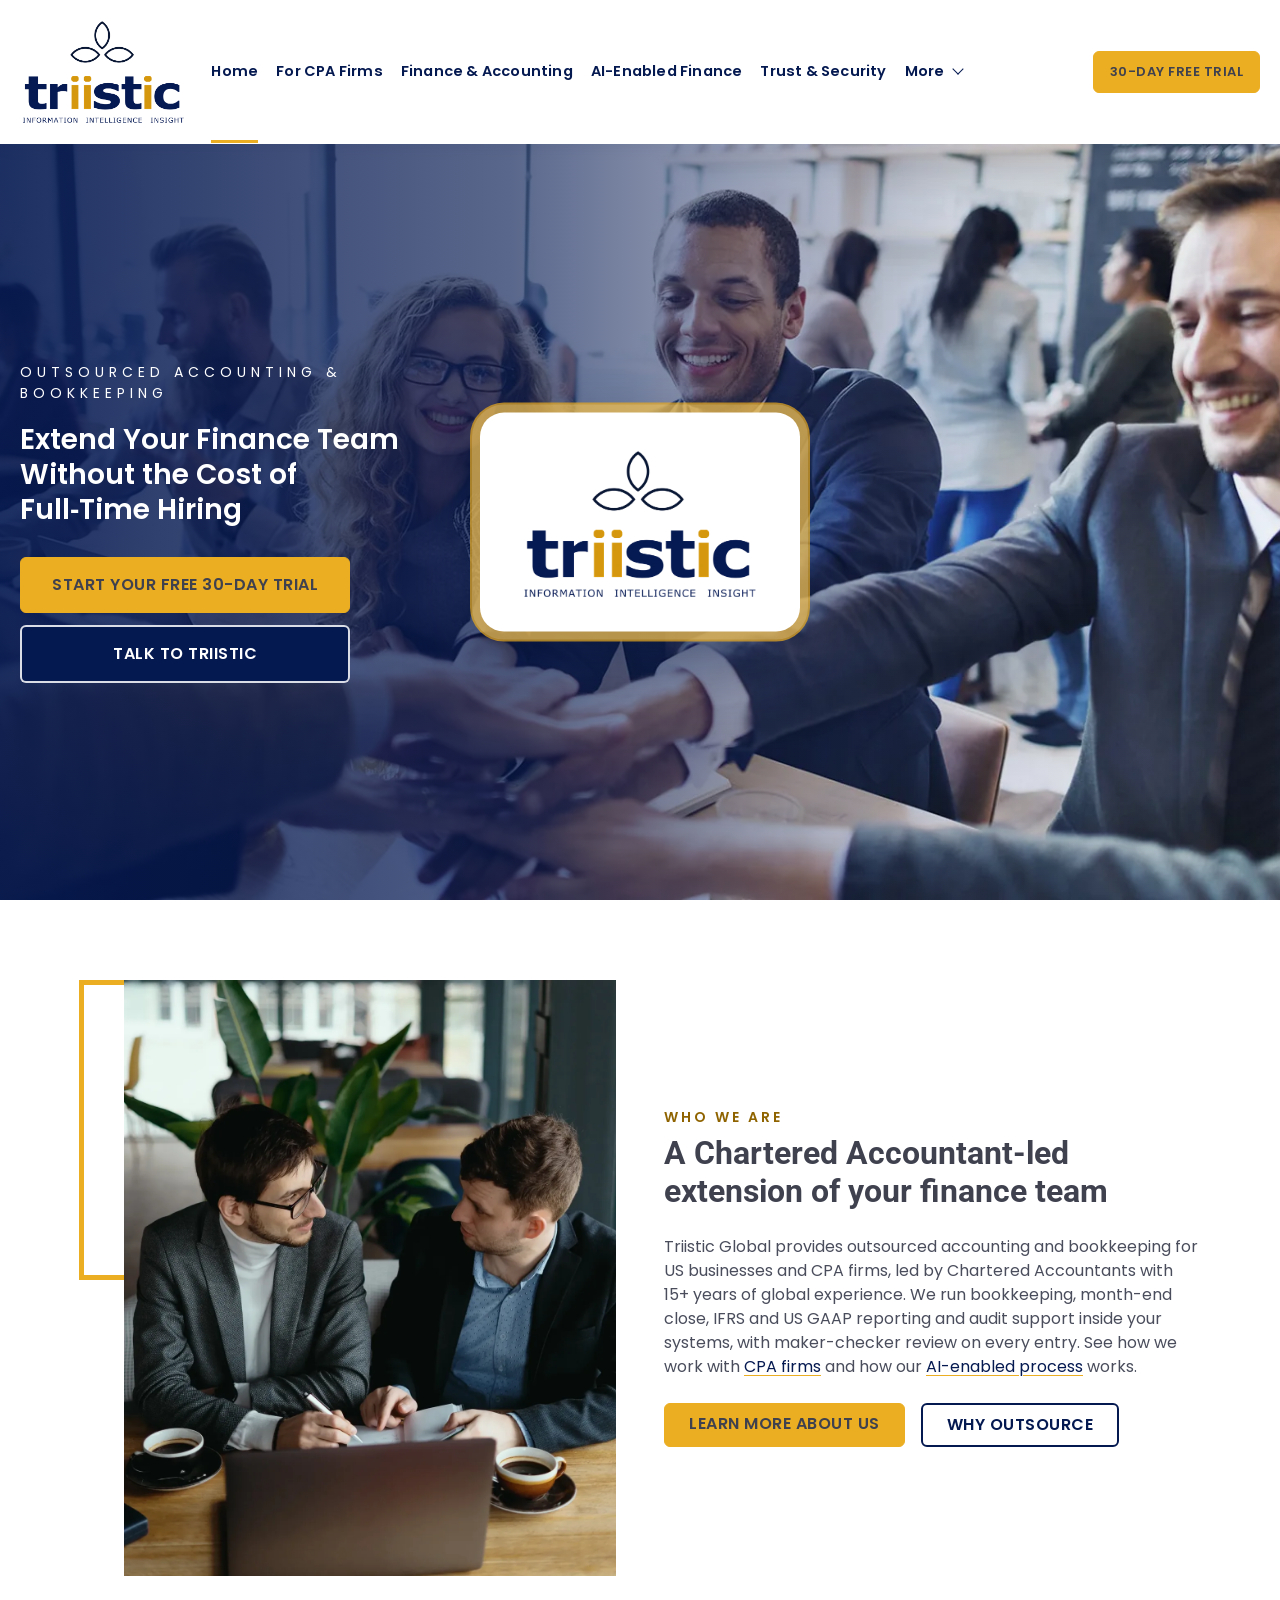
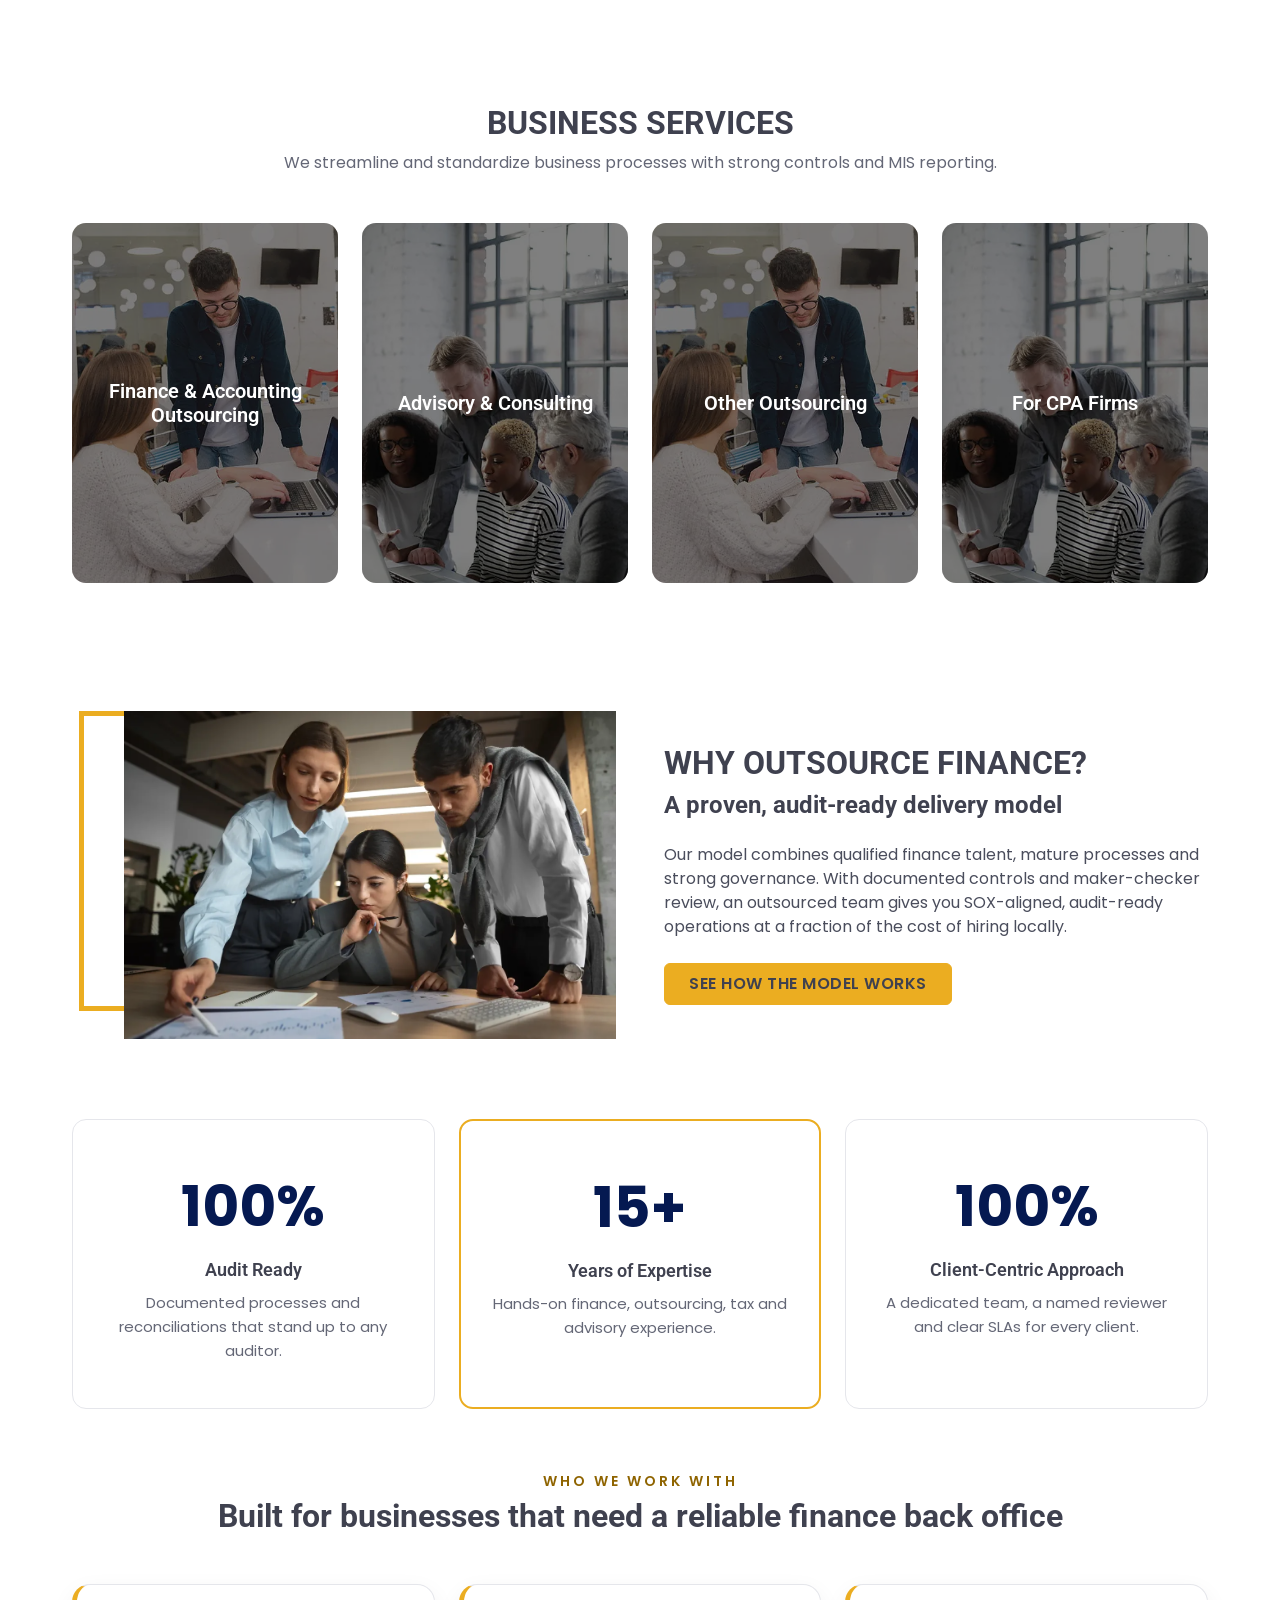
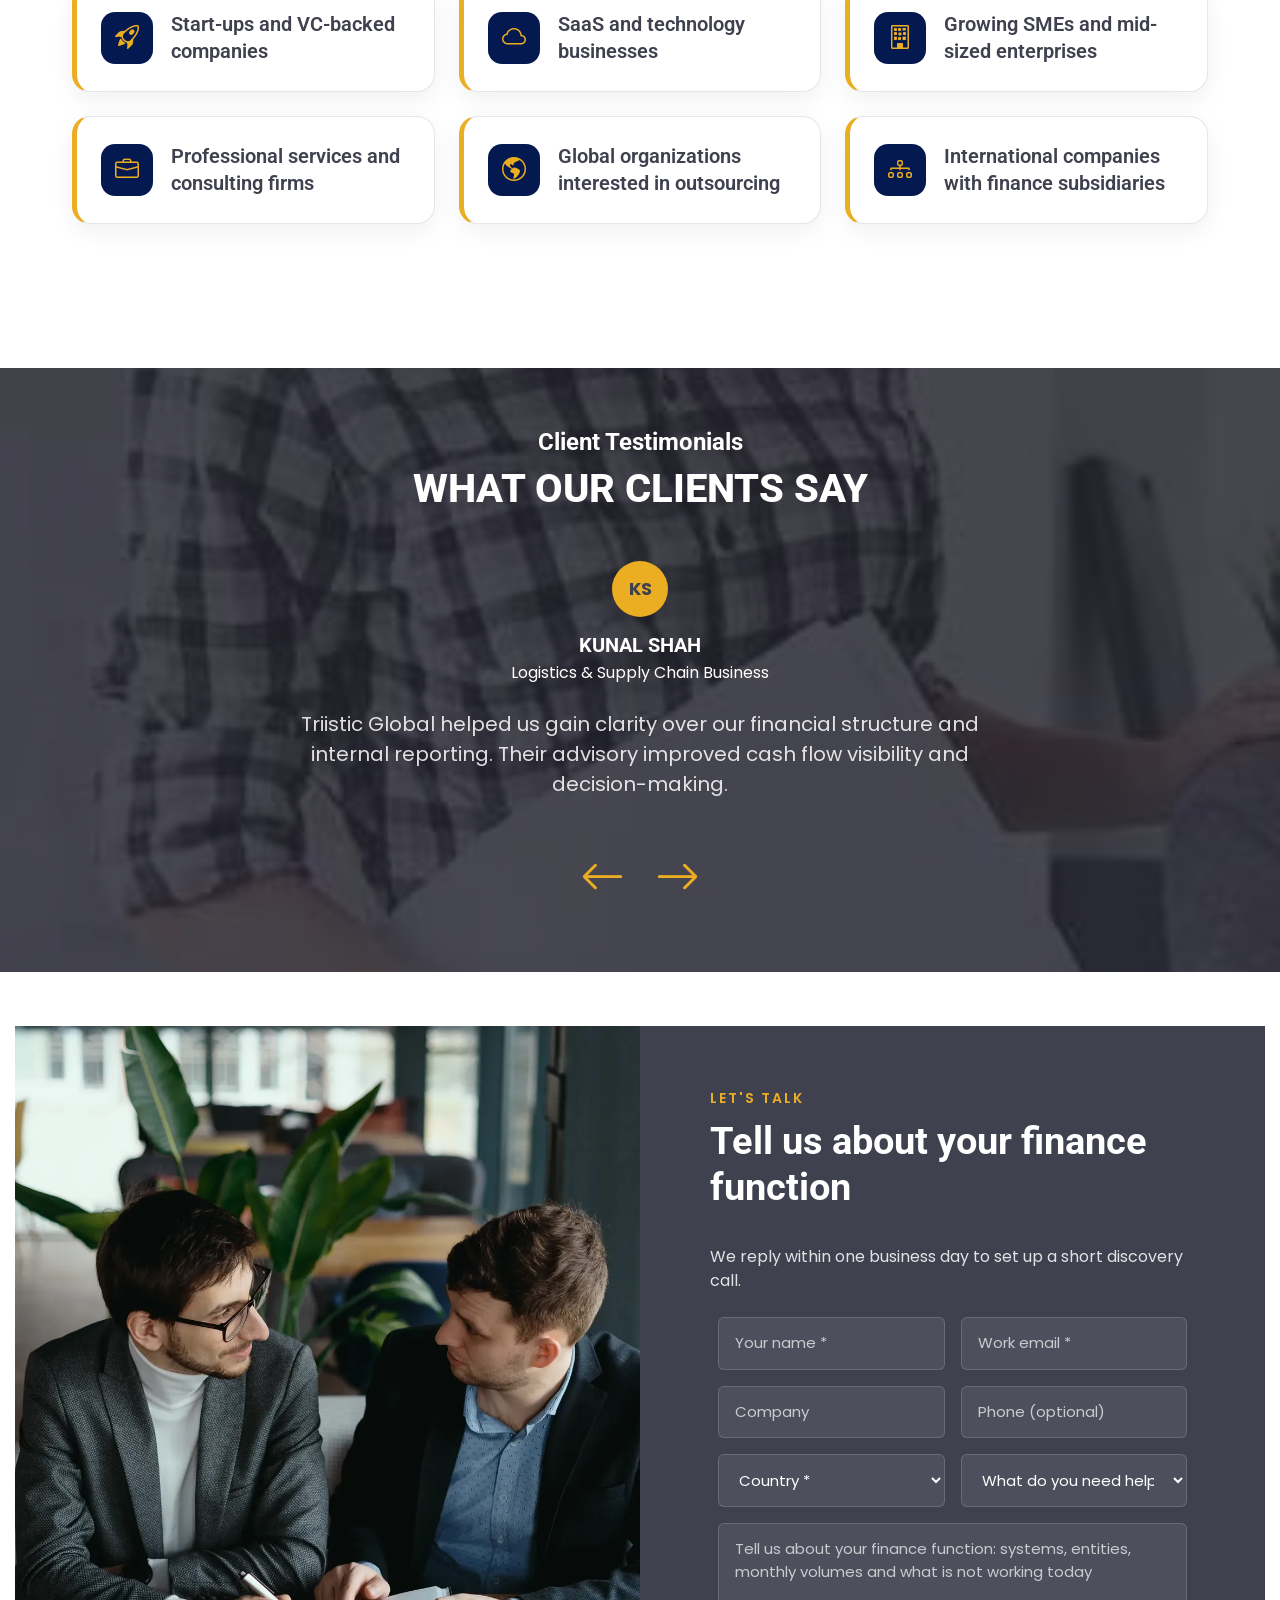
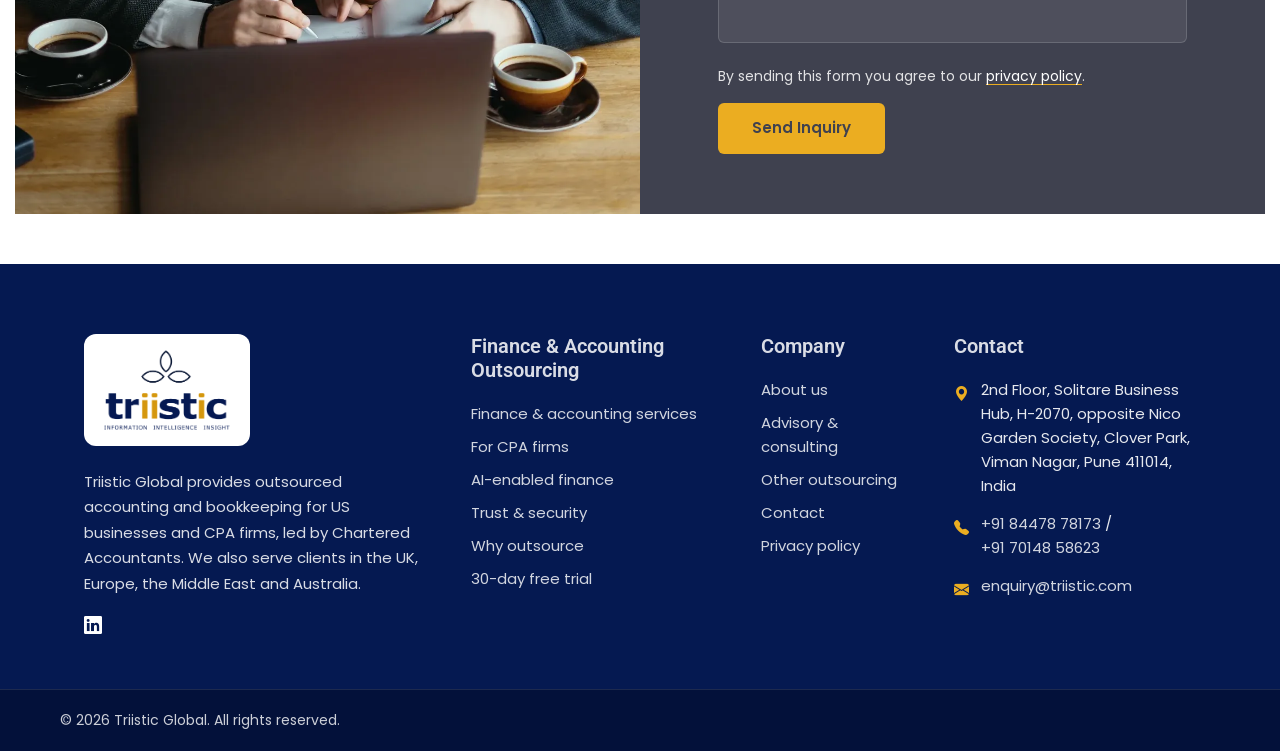
==== index.html @ 3610c809 "Initial commit of Triistic website" ====
<!DOCTYPE html>
<html lang="en-US">

<head>
    <meta charset="utf-8">
    <meta name="viewport" content="width=device-width, initial-scale=1.0">

    <!-- PAGE:META START -->
    <title>Outsourced Accounting for US Businesses | Triistic Global</title>
    <meta name="description" content="Outsourced accounting, bookkeeping, AP/AR, FP&amp;A and controller services for US businesses and CPA firms, led by Chartered Accountants. Try it free for 30 days.">
    <link rel="canonical" href="https://triistic.com/">
    <link rel="alternate" hreflang="en-us" href="https://triistic.com/">
    <link rel="alternate" hreflang="x-default" href="https://triistic.com/">
    <meta property="og:type" content="website">
    <meta property="og:site_name" content="Triistic Global">
    <meta property="og:locale" content="en_US">
    <meta property="og:title" content="Outsourced Accounting for US Businesses | Triistic Global">
    <meta property="og:description" content="Outsourced accounting, bookkeeping, AP/AR, FP&amp;A and controller services for US businesses and CPA firms, led by Chartered Accountants. Try it free for 30 days.">
    <meta property="og:url" content="https://triistic.com/">
    <meta property="og:image" content="https://triistic.com/img/og-image.jpg">
    <meta property="og:image:width" content="1200">
    <meta property="og:image:height" content="630">
    <meta property="og:image:alt" content="Triistic Global - outsourced accounting and bookkeeping">
    <meta name="twitter:card" content="summary_large_image">
    <meta name="twitter:title" content="Outsourced Accounting for US Businesses | Triistic Global">
    <meta name="twitter:description" content="Outsourced accounting, bookkeeping, AP/AR, FP&amp;A and controller services for US businesses and CPA firms, led by Chartered Accountants. Try it free for 30 days.">
    <meta name="twitter:image" content="https://triistic.com/img/og-image.jpg">
    <meta name="twitter:image:alt" content="Triistic Global - outsourced accounting and bookkeeping">
    <!-- PAGE:META END -->

    <!-- SHARED:HEAD START -->
    <link rel="icon" href="favicon.ico" sizes="32x32">
    <link rel="icon" href="favicon.svg" type="image/svg+xml">
    <link rel="apple-touch-icon" href="apple-touch-icon.png">

    <link rel="preconnect" href="https://fonts.googleapis.com">
    <link rel="preconnect" href="https://fonts.gstatic.com" crossorigin>
    <link href="https://fonts.googleapis.com/css2?family=Poppins:wght@400;600&family=Roboto:wght@700;800&display=swap"
        rel="stylesheet">

    <link rel="stylesheet" href="https://cdn.jsdelivr.net/npm/bootstrap-icons@1.10.4/font/bootstrap-icons.css">

    <link href="lib/animate/animate.min.css" rel="stylesheet">
    <link href="lib/owlcarousel/assets/owl.carousel.min.css" rel="stylesheet">
    <link href="css/bootstrap.min.css" rel="stylesheet">
    <link href="css/style.css" rel="stylesheet">

    <!-- CLIENT-ACTION: Google Analytics 4. Replace G-XXXXXXXXXX with the property ID, then remove the comment markers around the two script tags. -->
    <!--
    <script async src="https://www.googletagmanager.com/gtag/js?id=G-XXXXXXXXXX"></script>
    <script>
        window.dataLayer = window.dataLayer || [];
        function gtag() { dataLayer.push(arguments); }
        gtag('js', new Date());
        gtag('config', 'G-XXXXXXXXXX');
    </script>
    -->
    <!-- CLIENT-ACTION: Google Search Console. Paste the HTML-tag verification meta from Search Console on the next line. -->
    <!-- SHARED:HEAD END -->

    <script type="application/ld+json">
    {
      "@context": "https://schema.org",
      "@graph": [
        {
          "@type": "Organization",
          "@id": "https://triistic.com/#organization",
          "name": "Triistic Global",
          "url": "https://triistic.com/",
          "logo": "https://triistic.com/img/triistic-logo.png",
          "email": "enquiry@triistic.com",
          "telephone": "+91-8447878173",
          "address": {
            "@type": "PostalAddress",
            "streetAddress": "2nd Floor, Solitare Business Hub, H-2070, opposite Nico Garden Society, Clover Park, Viman Nagar",
            "addressLocality": "Pune",
            "addressRegion": "Maharashtra",
            "postalCode": "411014",
            "addressCountry": "IN"
          },
          "founder": [
            {
              "@type": "Person",
              "name": "Chetan Prakash Saini",
              "jobTitle": "COO & CFO",
              "sameAs": "https://www.linkedin.com/in/chetan-saini-a4366180"
            },
            {
              "@type": "Person",
              "name": "Swapan Nag",
              "jobTitle": "CMO & CTO",
              "sameAs": "https://www.linkedin.com/in/swapan-nag-92625021/"
            },
            {
              "@type": "Person",
              "name": "Parimal C Dhar",
              "jobTitle": "CSO",
              "sameAs": "https://www.linkedin.com/in/parimal-chandra-dhar-807a8126a/"
            }
          ],
          "contactPoint": [
            {
              "@type": "ContactPoint",
              "contactType": "sales",
              "email": "enquiry@triistic.com",
              "telephone": "+91-8447878173",
              "areaServed": [
                "US",
                "GB",
                "AE",
                "AU"
              ],
              "availableLanguage": [
                "English"
              ]
            }
          ],
          "sameAs": [
            "https://www.linkedin.com/company/110668910/"
          ],
          "areaServed": [
            "United States",
            "United Kingdom",
            "Europe",
            "United Arab Emirates",
            "Australia",
            "India"
          ],
          "description": "Triistic Global provides outsourced accounting and bookkeeping, accounts payable and receivable, FP&A and controller services for US businesses and CPA firms, delivered by a team led by Chartered Accountants.",
          "slogan": "Information. Intelligence. Insight.",
          "knowsAbout": [
            "Outsourced bookkeeping",
            "Outsourced accounting",
            "Accounts payable and receivable",
            "FP&A and management reporting",
            "Controller services",
            "Month-end close",
            "US GAAP and IFRS reporting",
            "SOX internal controls",
            "Accounting for CPA firms"
          ]
        },
        {
          "@type": "WebSite",
          "@id": "https://triistic.com/#website",
          "url": "https://triistic.com/",
          "name": "Triistic Global",
          "publisher": {
            "@id": "https://triistic.com/#organization"
          }
        },
        {
          "@type": "Service",
          "@id": "https://triistic.com/finance-accounting-outsourcing.html#service",
          "name": "Finance & Accounting Outsourcing",
          "serviceType": "Finance and accounting outsourcing",
          "url": "https://triistic.com/finance-accounting-outsourcing.html",
          "description": "Outsourced bookkeeping, accounts payable and receivable, FP&A and controller services delivered by Chartered Accountants.",
          "provider": {
            "@id": "https://triistic.com/#organization"
          },
          "areaServed": [
            "United States",
            "United Kingdom",
            "Europe",
            "United Arab Emirates",
            "Australia",
            "India"
          ],
          "hasOfferCatalog": {
            "@type": "OfferCatalog",
            "name": "Finance & Accounting Outsourcing Services",
            "itemListElement": [
              {
                "@type": "Offer",
                "itemOffered": {
                  "@type": "Service",
                  "name": "Bookkeeping",
                  "url": "https://triistic.com/finance-accounting-outsourcing.html#bookkeeping"
                }
              },
              {
                "@type": "Offer",
                "itemOffered": {
                  "@type": "Service",
                  "name": "Accounts Payable & Receivable",
                  "url": "https://triistic.com/finance-accounting-outsourcing.html#ap-ar"
                }
              },
              {
                "@type": "Offer",
                "itemOffered": {
                  "@type": "Service",
                  "name": "FP&A & Management Reporting",
                  "url": "https://triistic.com/finance-accounting-outsourcing.html#fpa"
                }
              },
              {
                "@type": "Offer",
                "itemOffered": {
                  "@type": "Service",
                  "name": "Controller Services",
                  "url": "https://triistic.com/finance-accounting-outsourcing.html#controller"
                }
              }
            ]
          }
        }
      ]
    }
    </script>
</head>

<body>
    <!-- SHARED:HEADER START -->
    <header class="site-header" id="siteHeader">
        <nav class="navbar navbar-expand-xl navbar-light" aria-label="Main navigation">
            <div class="container site-nav">

                <a href="index.html" class="navbar-brand site-logo active" aria-label="Triistic Global home" aria-current="page">
                    <img width="640" height="413" src="img/triistic-logo.webp" alt="Triistic Global">
                </a>

                <a href="tel:+918447878173" class="nav-icon d-xl-none ms-auto me-2" aria-label="Call +91 84478 78173"><i class="bi bi-telephone"></i></a>
                <button class="navbar-toggler" type="button" data-bs-toggle="collapse" data-bs-target="#navbarCollapse"
                    aria-controls="navbarCollapse" aria-expanded="false" aria-label="Toggle navigation">
                    <span class="navbar-toggler-icon"></span>
                </button>

                <div class="collapse navbar-collapse" id="navbarCollapse">
                    <ul class="navbar-nav main-links">
                        <li class="nav-item"><a href="index.html" class="nav-link active" aria-current="page">Home</a></li>
                        <li class="nav-item"><a href="outsourcing-for-cpa-firms.html" class="nav-link">For CPA Firms</a></li>
                        <li class="nav-item"><a href="finance-accounting-outsourcing.html" class="nav-link">Finance &amp; Accounting</a></li>
                        <li class="nav-item"><a href="ai-enabled-finance.html" class="nav-link">AI-Enabled Finance</a></li>
                        <li class="nav-item"><a href="trust-and-security.html" class="nav-link">Trust &amp; Security</a></li>
                        <li class="nav-item dropdown">
                            <a href="about.html" class="nav-link dropdown-toggle" data-bs-toggle="dropdown"
                                aria-expanded="false">More</a>
                            <div class="dropdown-menu">
                                <a href="advisory-consulting.html" class="dropdown-item">Advisory &amp; consulting</a>
                                <a href="business-process-outsourcing.html" class="dropdown-item">Other outsourcing</a>
                                <a href="about.html" class="dropdown-item">About us</a>
                                <a href="contact.html" class="dropdown-item">Contact</a>
                            </div>
                        </li>
                    </ul>
                    <div class="nav-actions">
                        <ul class="navbar-nav nav-icons">
                            <li class="d-none d-xxl-block"><a href="tel:+918447878173" class="nav-icon" aria-label="Call +91 84478 78173"><i class="bi bi-telephone"></i></a></li>
                            <li class="d-xl-none"><a href="mailto:enquiry@triistic.com" class="nav-icon" aria-label="Email enquiry@triistic.com"><i class="bi bi-envelope"></i></a></li>
                            <li class="d-xl-none"><a href="https://www.linkedin.com/company/110668910/" class="nav-icon" target="_blank" rel="noopener" aria-label="Triistic Global on LinkedIn"><i class="bi bi-linkedin"></i></a></li>
                            <li class="d-xl-none"><a href="contact.html#reach" class="nav-icon" aria-label="Our office address"><i class="bi bi-geo-alt"></i></a></li>
                        </ul>
                        <a href="free-trial.html" class="btn btn-primary nav-cta">30-Day Free Trial</a>
                    </div>
                </div>
            </div>
        </nav>
    </header>
    <!-- SHARED:HEADER END -->

    <!-- ================= HERO ================= -->
    <section class="hero" aria-label="Introduction">
        <img width="1920" height="800" class="hero-bg" src="img/slider1.webp" fetchpriority="high"
            alt="Finance team members joining hands over a meeting table">
        <div class="container hero-content">
            <div class="hero-text">
                <p class="hero-kicker animated fadeInDown">Outsourced Accounting &amp; Bookkeeping</p>
                <h1 class="hero-title animated fadeInUp">Extend Your Finance Team Without the Cost of Full&#8209;Time Hiring</h1>
                <div class="hero-actions">
                    <!-- CLIENT-CONFIRM: the 30-day free trial terms (what is included, who qualifies) before launch. -->
                    <a href="free-trial.html" class="btn btn-primary">Start Your Free 30-Day Trial</a>
                    <a href="contact.html" class="btn btn-navy">Talk to Triistic</a>
                </div>
            </div>
            <div class="hero-logo animated zoomIn">
                <img width="640" height="413" src="img/triistic-logo.webp" alt="Triistic Global logo">
            </div>
        </div>
    </section>

    <!-- ================= INTRO ================= -->
    <div class="container-fluid pt-6 pb-6">
        <div class="container">
            <div class="row g-5 align-items-center">

                <div class="col-lg-6 wow fadeIn" data-wow-delay="0.1s">
                    <div class="about-img">
                        <img width="1200" height="1454" class="img-fluid w-100" src="img/about7.webp" loading="lazy"
                            alt="Two accountants reviewing figures together on a laptop">
                    </div>
                </div>

                <div class="col-lg-6 wow fadeIn" data-wow-delay="0.5s">
                    <p class="h4 section-kicker mb-2">Who We Are</p>
                    <h2 class="mb-4">A Chartered Accountant-led extension of your finance team</h2>

                    <p class="mb-4">
                        Triistic Global provides outsourced accounting and bookkeeping for US businesses and CPA firms,
                        led by Chartered Accountants with 15+ years of global experience. We run bookkeeping,
                        month-end close, IFRS and US GAAP reporting and audit support inside your systems, with
                        maker-checker review on every entry. See how we work with
                        <a href="outsourcing-for-cpa-firms.html">CPA firms</a> and how our
                        <a href="ai-enabled-finance.html">AI-enabled process</a> works.
                    </p>

                    <div class="d-flex flex-wrap gap-3 mt-4">
                        <a href="about.html" class="btn btn-primary px-4 py-2">Learn More About Us</a>
                        <a href="why-outsource-finance.html" class="btn btn-outline-primary px-4 py-2">Why Outsource</a>
                    </div>
                </div>
            </div>
        </div>
    </div>

    <!-- ================= BUSINESS SERVICES (flip cards) ================= -->
    <section class="services-section py-5">
        <div class="container">

            <div class="text-center mb-5">
                <h2 class="fw-bold text-uppercase">Business Services</h2>
                <p class="text-muted">
                    We streamline and standardize business processes with strong controls and MIS reporting.
                </p>
            </div>

            <div class="row g-4">

                <div class="col-lg-3 col-md-6">
                    <div class="flip-card">
                        <div class="flip-inner">

                            <div class="flip-front">
                                <img width="560" height="590" src="img/services2.webp" alt="Finance and accounting outsourcing" loading="lazy">
                                <h3 class="h5">Finance &amp; Accounting Outsourcing</h3>
                            </div>

                            <div class="flip-back">
                                <h3 class="h5">Finance &amp; Accounting Outsourcing</h3>
                                <p>
                                    AI-enabled finance and accounting outsourcing delivering accuracy, compliance, and
                                    cost efficiency, enabling faster closes, deeper insights, and lower costs.
                                </p>
                                <a href="finance-accounting-outsourcing.html" class="btn btn-outline-light btn-sm">Read More</a>
                            </div>

                        </div>
                    </div>
                </div>

                <div class="col-lg-3 col-md-6">
                    <div class="flip-card">
                        <div class="flip-inner">

                            <div class="flip-front">
                                <img width="560" height="590" src="img/services3.webp" alt="Advisory and consulting" loading="lazy">
                                <h3 class="h5">Advisory &amp; Consulting</h3>
                            </div>

                            <div class="flip-back">
                                <h3 class="h5">Advisory &amp; Consulting</h3>
                                <p>
                                    Strategic advisory and consulting that drives informed decisions, performance
                                    improvement, and sustainable growth.
                                </p>
                                <a href="advisory-consulting.html" class="btn btn-outline-light btn-sm">Read More</a>
                            </div>

                        </div>
                    </div>
                </div>

                <div class="col-lg-3 col-md-6">
                    <div class="flip-card">
                        <div class="flip-inner">

                            <div class="flip-front">
                                <img width="560" height="590" src="img/services2.webp" alt="Other outsourcing services" loading="lazy">
                                <h3 class="h5">Other Outsourcing</h3>
                            </div>

                            <div class="flip-back">
                                <h3 class="h5">Other Outsourcing</h3>
                                <p>
                                    End-to-end process management with accuracy
                                    and reduced operational cost.
                                </p>
                                <a href="business-process-outsourcing.html" class="btn btn-outline-light btn-sm">Read More</a>
                            </div>

                        </div>
                    </div>
                </div>

                <div class="col-lg-3 col-md-6">
                    <div class="flip-card">
                        <div class="flip-inner">

                            <div class="flip-front">
                                <img width="560" height="590" src="img/services3.webp" alt="Accountants working with a CPA firm" loading="lazy">
                                <h3 class="h5">For CPA Firms</h3>
                            </div>

                            <div class="flip-back">
                                <h3 class="h5">For CPA Firms</h3>
                                <p>
                                    Dedicated Chartered Accountants who plug into your firm and
                                    scale with tax season.
                                </p>
                                <a href="outsourcing-for-cpa-firms.html" class="btn btn-outline-light btn-sm">Read More</a>
                            </div>

                        </div>
                    </div>
                </div>

            </div>
        </div>
    </section>

    <!-- ================= WHY OUTSOURCE TEASER ================= -->
    <div class="container-fluid pt-6 pb-6">
        <div class="container">
            <div class="row g-5 align-items-center">

                <div class="col-lg-6 wow fadeIn" data-wow-delay="0.1s">
                    <div class="about-img">
                        <img width="1200" height="801" class="img-fluid w-100" src="img/home2.webp" loading="lazy"
                            alt="Finance team reviewing printed reports together at a desk">
                    </div>
                </div>

                <div class="col-lg-6 wow fadeIn" data-wow-delay="0.5s">
                    <h2 class="text-uppercase mb-2">Why Outsource Finance?</h2>
                    <h3 class="h4 mb-4">A proven, audit-ready delivery model</h3>

                    <p class="mb-4">
                        Our model combines qualified finance talent, mature processes and strong governance. With
                        documented controls and maker-checker review, an outsourced team gives you SOX-aligned,
                        audit-ready operations at a fraction of the cost of hiring locally.
                    </p>

                    <div class="d-flex justify-content-start mt-4">
                        <a href="why-outsource-finance.html" class="btn btn-primary px-4 py-2">
                            See How the Model Works
                        </a>
                    </div>
                </div>
            </div>
        </div>
    </div>

    <!-- ================= STATS ================= -->
    <section class="company-stats" aria-label="Triistic Global experience and approach">
        <div class="container">
            <div class="row g-4 text-center">

                <div class="col-lg-4 col-md-4 col-sm-12">
                    <div class="stat-card">
                        <span class="stat-value">100%</span>
                        <h3 class="h5">Audit Ready</h3>
                        <p>Documented processes and reconciliations that stand up to any auditor.</p>
                    </div>
                </div>

                <div class="col-lg-4 col-md-4 col-sm-12">
                    <div class="stat-card featured">
                        <span class="stat-value">15+</span>
                        <h3 class="h5">Years of Expertise</h3>
                        <p>Hands-on finance, outsourcing, tax and advisory experience.</p>
                    </div>
                </div>

                <div class="col-lg-4 col-md-4 col-sm-12">
                    <div class="stat-card">
                        <span class="stat-value">100%</span>
                        <h3 class="h5">Client-Centric Approach</h3>
                        <p>A dedicated team, a named reviewer and clear SLAs for every client.</p>
                    </div>
                </div>

            </div>
        </div>
    </section>

    <!-- ================= WHO WE WORK WITH ================= -->
    <section class="why-choose-section py-6">
        <div class="container">
            <div class="text-center mb-5">
                <p class="h4 section-kicker mb-2">Who We Work With</p>
                <h2 class="fw-bold">Built for businesses that need a reliable finance back office</h2>
            </div>

            <div class="row g-4">
                <div class="col-lg-4 col-md-6">
                    <div class="why-card why-card-compact h-100">
                        <div class="why-icon"><i class="bi bi-rocket-takeoff"></i></div>
                        <h3 class="h5">Start-ups and VC-backed companies</h3>
                    </div>
                </div>
                <div class="col-lg-4 col-md-6">
                    <div class="why-card why-card-compact h-100">
                        <div class="why-icon"><i class="bi bi-cloud"></i></div>
                        <h3 class="h5">SaaS and technology businesses</h3>
                    </div>
                </div>
                <div class="col-lg-4 col-md-6">
                    <div class="why-card why-card-compact h-100">
                        <div class="why-icon"><i class="bi bi-building"></i></div>
                        <h3 class="h5">Growing SMEs and mid-sized enterprises</h3>
                    </div>
                </div>
                <div class="col-lg-4 col-md-6">
                    <div class="why-card why-card-compact h-100">
                        <div class="why-icon"><i class="bi bi-briefcase"></i></div>
                        <h3 class="h5">Professional services and consulting firms</h3>
                    </div>
                </div>
                <div class="col-lg-4 col-md-6">
                    <div class="why-card why-card-compact h-100">
                        <div class="why-icon"><i class="bi bi-globe-americas"></i></div>
                        <h3 class="h5">Global organizations interested in outsourcing</h3>
                    </div>
                </div>
                <div class="col-lg-4 col-md-6">
                    <div class="why-card why-card-compact h-100">
                        <div class="why-icon"><i class="bi bi-diagram-3"></i></div>
                        <h3 class="h5">International companies with finance subsidiaries</h3>
                    </div>
                </div>
            </div>
        </div>
    </section>

    <!-- ================= TESTIMONIALS ================= -->
    <div class="container-fluid pt-6 pb-6 testimonial-section-bg">
        <div class="container">
            <div class="text-center mx-auto wow fadeInUp" data-wow-delay="0.1s" style="max-width: 600px;">
                <p class="h4">Client Testimonials</p>
                <h2 class="display-6 text-uppercase mb-5">What Our Clients Say</h2>
            </div>

            <div class="row justify-content-center">
                <div class="col-lg-8 mx-auto wow fadeInUp" data-wow-delay="0.5s">
                    <!-- CLIENT-CONFIRM: these four quotes come from advisory clients in India. Replace them with finance-outsourcing clients, ideally overseas, as soon as permissions are available. -->
                    <div class="owl-carousel testimonial-carousel">

                        <div class="testimonial-item text-center">
                            <div class="d-flex flex-column align-items-center mb-4">
                                <div class="initial-avatar small mb-3" aria-hidden="true">KS</div>
                                <h3 class="h5 text-uppercase mb-1">Kunal Shah</h3>
                                <span>Logistics &amp; Supply Chain Business</span>
                            </div>
                            <p class="fs-5">
                                Triistic Global helped us gain clarity over our financial structure and internal
                                reporting. Their advisory improved cash flow visibility and decision-making.
                            </p>
                        </div>

                        <div class="testimonial-item text-center">
                            <div class="d-flex flex-column align-items-center mb-4">
                                <div class="initial-avatar small mb-3" aria-hidden="true">PN</div>
                                <h3 class="h5 text-uppercase mb-1">Priya Nair</h3>
                                <span>Healthcare Startup Founder</span>
                            </div>
                            <p class="fs-5">
                                Their structured financial planning and compliance guidance made our business
                                investor-ready and scalable.
                            </p>
                        </div>

                        <div class="testimonial-item text-center">
                            <div class="d-flex flex-column align-items-center mb-4">
                                <div class="initial-avatar small mb-3" aria-hidden="true">RK</div>
                                <h3 class="h5 text-uppercase mb-1">Ramesh Kulkarni</h3>
                                <span>Engineering Services Firm</span>
                            </div>
                            <p class="fs-5">
                                Triistic Global helped us move from owner-driven decisions to a structured and
                                professionally managed system.
                            </p>
                        </div>

                        <div class="testimonial-item text-center">
                            <div class="d-flex flex-column align-items-center mb-4">
                                <div class="initial-avatar small mb-3" aria-hidden="true">SJ</div>
                                <h3 class="h5 text-uppercase mb-1">Sneha Joshi</h3>
                                <span>Professional Services Company</span>
                            </div>
                            <p class="fs-5">
                                Their tax planning and reporting framework ensured compliance while improving overall
                                financial control.
                            </p>
                        </div>

                    </div>
                </div>
            </div>
        </div>
    </div>

    <!-- ================= CONTACT CTA ================= -->
    <section class="contact-cta-section pt-1" id="enquiry">
        <div class="container-fluid px-0">
            <div class="row g-0 align-items-stretch">

                <div class="col-lg-6 contact-cta-image" role="img" aria-label="Two accountants working together at a laptop">
                </div>

                <div class="col-lg-6 contact-cta-form">
                    <div class="form-wrapper">
                        <span class="cta-subtitle">LET'S TALK</span>
                        <h2 class="cta-title">Tell us about your finance function</h2>
                        <p class="mb-4">We reply within one business day to set up a short discovery call.</p>

                        <!-- SHARED:FORM START -->
                        <form action="https://api.web3forms.com/submit" method="POST" class="enquiry-form">
                            <!-- CLIENT-ACTION: create a free access key at web3forms.com for enquiry@triistic.com and paste it in the value below. -->
                            <input type="hidden" name="access_key" value="YOUR-WEB3FORMS-ACCESS-KEY">
                            <input type="hidden" name="subject" value="New inquiry from triistic.com">
                            <input type="hidden" name="from_name" value="Triistic Global website">
                            <input type="hidden" name="redirect" value="https://triistic.com/thank-you.html">
                            <input type="checkbox" name="botcheck" class="botcheck" tabindex="-1" autocomplete="off" aria-hidden="true">

                            <div class="row g-3">
                                <div class="col-md-6">
                                    <label for="f-name" class="visually-hidden">Your name</label>
                                    <input id="f-name" type="text" name="name" class="cta-input" placeholder="Your name *" required>
                                </div>
                                <div class="col-md-6">
                                    <label for="f-email" class="visually-hidden">Work email</label>
                                    <input id="f-email" type="email" name="email" class="cta-input" placeholder="Work email *" required>
                                </div>
                                <div class="col-md-6">
                                    <label for="f-company" class="visually-hidden">Company</label>
                                    <input id="f-company" type="text" name="company" class="cta-input" placeholder="Company">
                                </div>
                                <div class="col-md-6">
                                    <label for="f-phone" class="visually-hidden">Phone</label>
                                    <input id="f-phone" type="tel" name="phone" class="cta-input" placeholder="Phone (optional)">
                                </div>
                                <div class="col-md-6">
                                    <label for="f-country" class="visually-hidden">Country</label>
                                    <select id="f-country" name="country" class="cta-input" required>
                                        <option value="" disabled selected>Country *</option>
                                        <option>United States</option>
                                        <option>United Kingdom</option>
                                        <option>Europe</option>
                                        <option>United Arab Emirates / Middle East</option>
                                        <option>Australia / New Zealand</option>
                                        <option>India</option>
                                        <option>Other</option>
                                    </select>
                                </div>
                                <div class="col-md-6">
                                    <label for="f-service" class="visually-hidden">What do you need help with?</label>
                                    <select id="f-service" name="service" class="cta-input" required>
                                        <option value="" disabled selected>What do you need help with? *</option>
                                        <option>Bookkeeping</option>
                                        <option>Accounts payable and receivable</option>
                                        <option>FP&amp;A and management reporting</option>
                                        <option>Controller services</option>
                                        <option>Full finance function outsourcing</option>
                                        <option>Advisory and consulting</option>
                                        <option>Other outsourcing (HR, payroll, tax, IT)</option>
                                        <option>Something else</option>
                                    </select>
                                </div>
                                <div class="col-12">
                                    <label for="f-message" class="visually-hidden">Message</label>
                                    <textarea id="f-message" name="message" class="cta-input cta-textarea" rows="4"
                                        placeholder="Tell us about your finance function: systems, entities, monthly volumes and what is not working today"></textarea>
                                </div>
                                <div class="col-12">
                                    <p class="small mb-3">By sending this form you agree to our
                                        <a href="privacy-policy.html">privacy policy</a>.</p>
                                    <button type="submit" class="cta-btn">Send Inquiry</button>
                                </div>
                            </div>
                        </form>
                        <!-- SHARED:FORM END -->
                    </div>
                </div>

            </div>
        </div>
    </section>

    <!-- SHARED:FOOTER START -->
    <footer class="cy-footer">
        <div class="container">
            <div class="row g-4 g-lg-5 align-items-start">

                <div class="col-lg-4 col-md-6">
                    <a href="index.html" class="footer-logo d-inline-block mb-3" aria-label="Triistic Global home">
                        <img width="640" height="413" src="img/triistic-logo.webp" alt="Triistic Global" loading="lazy">
                    </a>
                    <p class="footer-text">
                        Triistic Global provides outsourced accounting and bookkeeping for US businesses and CPA firms,
                        led by Chartered Accountants. We also serve clients in the UK, Europe, the Middle East and
                        Australia.
                    </p>
                    <div class="footer-social mt-3">
                        <a href="https://www.linkedin.com/company/110668910/" target="_blank" rel="noopener"
                            aria-label="Triistic Global on LinkedIn"><i class="bi bi-linkedin"></i></a>
                    </div>
                </div>

                <div class="col-lg-3 col-md-6">
                    <h3 class="h5 footer-title">Finance &amp; Accounting Outsourcing</h3>
                    <ul class="footer-links">
                        <li><a href="finance-accounting-outsourcing.html">Finance &amp; accounting services</a></li>
                        <li><a href="outsourcing-for-cpa-firms.html">For CPA firms</a></li>
                        <li><a href="ai-enabled-finance.html">AI-enabled finance</a></li>
                        <li><a href="trust-and-security.html">Trust &amp; security</a></li>
                        <li><a href="why-outsource-finance.html">Why outsource</a></li>
                        <li><a href="free-trial.html">30-day free trial</a></li>
                    </ul>
                </div>

                <div class="col-lg-2 col-md-6">
                    <h3 class="h5 footer-title">Company</h3>
                    <ul class="footer-links">
                        <li><a href="about.html">About us</a></li>
                        <li><a href="advisory-consulting.html">Advisory &amp; consulting</a></li>
                        <li><a href="business-process-outsourcing.html">Other outsourcing</a></li>
                        <li><a href="contact.html">Contact</a></li>
                        <li><a href="privacy-policy.html">Privacy policy</a></li>
                    </ul>
                </div>

                <div class="col-lg-3 col-md-6">
                    <h3 class="h5 footer-title">Contact</h3>
                    <ul class="footer-contact">
                        <li>
                            <i class="bi bi-geo-alt-fill"></i>
                            <!-- CLIENT-CONFIRM: building name spelling ("Solitare" as on the previous site). -->
                            2nd Floor, Solitare Business Hub, H-2070, opposite Nico Garden Society, Clover Park,
                            Viman Nagar, Pune 411014, India
                        </li>
                        <li>
                            <i class="bi bi-telephone-fill"></i>
                            <span><a href="tel:+918447878173">+91 84478 78173</a> / <a href="tel:+917014858623">+91 70148 58623</a></span>
                        </li>
                        <li>
                            <i class="bi bi-envelope-fill"></i>
                            <a href="mailto:enquiry@triistic.com">enquiry@triistic.com</a>
                        </li>
                    </ul>
                </div>

            </div>
        </div>

        <div class="footer-bottom">
            <div class="container d-flex flex-column flex-md-row justify-content-between align-items-center gap-2">
                <!-- CLIENT-CONFIRM: add the registered legal entity name, for example "Triistic Global Private Limited". -->
                <p>&copy; 2026 Triistic Global. All rights reserved.</p>
                <!-- The template licence (CC BY 4.0, HTML Codex) requires this credit unless a credit-removal licence is purchased. See tools/TEMPLATE-LICENSE-htmlcodex.txt. -->
            </div>
        </div>
    </footer>

    <a href="#" class="btn btn-lg btn-primary btn-lg-square back-to-top" aria-label="Back to top"><i class="bi bi-arrow-up"></i></a>
    <!-- SHARED:FOOTER END -->

    <!-- SHARED:SCRIPTS START -->
    <script src="https://ajax.googleapis.com/ajax/libs/jquery/3.6.1/jquery.min.js"></script>
    <script src="https://cdn.jsdelivr.net/npm/bootstrap@5.0.0/dist/js/bootstrap.bundle.min.js"></script>
    <script src="lib/wow/wow.min.js"></script>
    <script src="lib/easing/easing.min.js"></script>
    <script src="lib/owlcarousel/owl.carousel.min.js"></script>
    <script src="js/main.js"></script>
    <!-- SHARED:SCRIPTS END -->
</body>

</html>
---- css/style.css ----
/********** Template CSS **********/

.back-to-top {
    position: fixed;
    display: none;
    right: 30px;
    bottom: 30px;
    z-index: 99;
}

.fw-medium {
    font-weight: 600;
}

.mt-6 {
    margin-top: 5rem;
}

.mb-6 {
    margin-bottom: 5rem;
}

.pt-6 {
    padding-top: 5rem;
}

.pb-6 {
    padding-bottom: 5rem;
}

/* home page scrolling  */


/* ================= GLOBAL HORIZONTAL SCROLL FIX ================= */

html,
body {
    width: 100%;
    overflow-x: hidden !important;
}

/* Prevent Bootstrap rows from overflowing */
.row {
    margin-left: 0 !important;
    margin-right: 0 !important;
}

/* Fix container-fluid padding overflow */
.container-fluid {
    padding-left: 0 !important;
    padding-right: 0 !important;
}

/* Safe inner padding replacement */
.container-fluid > .container,
.container-fluid > .row {
    padding-left: 15px;
    padding-right: 15px;
}

/* Prevent transformed elements from overflowing */
.flip-card,
.flip-card-inner,
.carousel,
.owl-carousel,
.contact-cta-section {
    overflow-x: hidden;
}

/* iframe overflow fix */
iframe {
    max-width: 100%;
    border: 0;
}


/*** Spinner ***/
#spinner {
    opacity: 0;
    visibility: hidden;
    transition: opacity .5s ease-out, visibility 0s linear .5s;
    z-index: 99999;
}

#spinner.show {
    transition: opacity .5s ease-out, visibility 0s linear 0s;
    visibility: visible;
    opacity: 1;
}


/*** Button ***/
.btn {
    transition: .5s;
    font-weight: 600;
    text-transform: uppercase;
}

.btn-primary,
.btn-outline-primary:hover {
    color: var(--bs-light);
}

.btn-secondary,
.btn-outline-secondary:hover {
    color: var(--bs-dark);
}

.btn-square {
    width: 38px;
    height: 38px;
}

.btn-sm-square {
    width: 32px;
    height: 32px;
}

.btn-lg-square {
    width: 48px;
    height: 48px;
}

.btn-xl-square {
    width: 60px;
    height: 60px;
}

.btn-xxl-square {
    width: 75px;
    height: 75px;
}

.btn-square,
.btn-sm-square,
.btn-lg-square,
.btn-xl-square,
.btn-xxl-square {
    padding: 0;
    display: flex;
    align-items: center;
    justify-content: center;
    font-weight: normal;
}


/*** About ***/
.about-img {
    position: relative;
    padding-left: 45px;
}

.about-img::before {
    position: absolute;
    content: "";
    width: 200px;
    height: 300px;
    top: 0;
    left: 0;
    border: 5px solid var(--bs-primary);
    animation: animateUpDown 3s ease-in-out infinite;
    z-index: -1;
}

@keyframes animateUpDown {
    0% {
        top: -25px;
    }

    50% {
        top: -45px;
    }

    100% {
        top: -25px;
    }
}



/*** Features ***/
.feature {
    background: linear-gradient(to right, rgba(0, 0, 0, .1), rgba(0, 0, 0, 1) 50%);
    background-size: cover;
}

.feature-row {
    box-shadow: 0 0 45px rgba(0, 0, 0, .08);
}

.feature-item {
    border-color: rgba(0, 0, 0, .03) !important;
}

.feature-icon {
    position: relative;
    transition: .5s;
}

.feature-item:hover .feature-icon {
    margin-left: 3rem;
}

.feature-item a::after {
    position: absolute;
    content: "";
    width: 100%;
    height: 1px;
    background: var(--bs-secondary);
    top: 50%;
    left: 0;
    transform: translateY(-50%);
    z-index: -1;
}

.feature-item a:hover {
    color: var(--bs-primary) !important;
}

.feature-item a:hover::after {
    background: var(--bs-primary);
}

.experience .progress {
    height: 5px;
}

.experience .progress .progress-bar {
    width: 0px;
    transition: 3s;
}







.leadership-exec {
    padding: 10px 0 20px;
    /* less space from banner */
    background: #ffffff;
}

.leadership-exec .container {
    max-width: 1400px;
}

.container {
    max-width: 1200px;
    margin: auto;
    padding: 0 20px;
}

.exec-row {
    display: flex;
    align-items: stretch;
    /* key alignment fix */
    gap: 50px;
    margin-bottom: 30px;
}

.exec-row.reverse {
    flex-direction: row-reverse;
}

.leadership-exec .exec-row:first-child {
    margin-top: 0;
}


/* INFO */
.exec-info {
    flex: 1 1 0;
    background: #ffffff;
    padding: 40px;
    border-radius: 18px;
    display: flex;
    flex-direction: column;
    justify-content: center;
}

.exec-info h2 {
    font-size: 30px;
    font-weight: 700;
    color: var(--tg-ink);
    margin-bottom: 6px;
}

.exec-role {
    font-size: 14px;
    font-weight: 600;
    color: var(--tg-gold);
    margin-bottom: 20px;
}

.exec-info p {
    font-size: 15.5px;
    line-height: 1.8;
    color: var(--tg-text);
    margin-bottom: 14px;
}

/* BUTTON */
.exec-btn {
    margin-top: 12px;
    align-self: flex-start;
    padding: 12px 28px;
    background: var(--tg-gold);
    color: #fff;
    border-radius: 30px;
    font-size: 14px;
    font-weight: 600;
    text-decoration: none;
    transition: all 0.3s ease;
}

.exec-btn:hover {
    background: var(--tg-gold);
}

/* PHOTO */
.exec-photo {
    flex: 0 0 25%;
    max-width: 280px;
    background: #ffffff;
    border-radius: 18px;
    overflow: hidden;
    display: flex;
    align-items: center;
    justify-content: center;
}

.exec-photo img {
    width: 100%;
    height: 100%;
    object-fit: cover;
    max-height: 410px;
    /* CONTROL SIZE */
    transition: transform 0.4s ease;
}

.exec-photo:hover img {
    transform: scale(1.05);
}

/* RESPONSIVE */
@media (max-width: 992px) {

    .exec-row,
    .exec-row.reverse {
        flex-direction: column;
    }

    .exec-photo {
        flex: 0 0 auto;
        max-width: 100%;
    }

    .exec-info {
        padding: 30px;
    }

    .exec-info h2 {
        font-size: 26px;
    }

    .exec-photo img {
        max-height: 300px;
    }
}


/* ================= MOBILE ORDER FIX ================= */
@media (max-width: 992px) {

    /* Stack vertically */
    .exec-row,
    .exec-row.reverse {
        flex-direction: column;
    }

    /* PHOTO FIRST */
    .exec-photo {
        order: 1;
    }

    /* INFO AFTER PHOTO */
    .exec-info {
        order: 2;
    }
}



/* PHOTO WRAPPER */
.exec-photo {
    flex: 0 0 25%;
    max-width: 280px;
    background: #ffffff;
    border-radius: 18px;
    overflow: hidden;
    display: flex;
    flex-direction: column;
    align-items: center;
}

/* IMAGE */
.exec-photo img {
    width: 100%;
    height: auto;
    max-height: 250px;
    object-fit: cover;
    transition: transform 0.4s ease;
}

/* HOVER */
.exec-photo:hover img {
    transform: scale(1.03);
}

/* CAPTION BOX */
.photo-caption {
    width: 100%;
    padding: 16px 20px;
    background: #ffffff;
    text-align: center;
    border-top: 1px solid var(--tg-line);
}

.photo-caption h4,
.photo-caption .h4 {
    font-size: 16px;
    font-weight: 700;
    color: var(--tg-ink);
    margin-bottom: 4px;
}

.photo-caption span {
    font-size: 13px;
    font-weight: 600;
    color: var(--tg-gold);
}

/* MOBILE */
@media (max-width: 768px) {
    .exec-photo img {
        max-height: 300px;
    }
}

/*** Service ***/
.service .service-item {
    position: relative;
    margin-top: 45px;
}

.service .service-inner {
    position: relative;
    height: 100%;
    margin-top: 45px;
    background: var(--bs-white);
    box-shadow: 0 0 45px rgba(0, 0, 0, .05);
}

.service .service-inner::before {
    position: absolute;
    content: "";
    width: 100%;
    height: 0;
    left: 0;
    bottom: 0;
    transition: 1s;
    background: var(--bs-primary);
}

.service .service-inner:hover::before {
    height: 100%;
    top: 0;
}

.service .service-item img {
    margin-top: -45px;
    padding-left: 45px;
}

.service .service-item * {
    position: relative;
    transition: .5s;
    z-index: 1;
}

.service .service-item:hover h5,
.service .service-item:hover p {
    color: var(--bs-white);
}

.service .service-item:hover a {
    padding-left: 45px !important;
}

/* ================= BUTTON ================= */
.btn-primary {
    border-radius: 30px;
    transition: all 0.3s ease;
}

.btn-primary:hover {
    transform: translateY(-2px);
    box-shadow: 0 8px 20px rgba(0, 0, 0, 0.15);
}

/* ================= SERVICES SECTION ================= */
.services-section {
    background-color: #ffffff;
}
/* ================= FLIP CARD CORE FIX ================= */
/* ================= FLIP CARD BASE ================= */

.flip-card {
    perspective: 1200px;
    width: 100%;
    height: 360px;
}

.flip-inner {
    position: relative;
    width: 100%;
    height: 100%;
    transform-style: preserve-3d;
    transition: transform 0.7s ease-in-out;
}

/* VERTICAL FLIP */
.flip-card:hover .flip-inner {
    transform: rotateX(180deg);
}

/* ================= COMMON SIDES ================= */

.flip-front,
.flip-back {
    position: absolute;
    inset: 0;
    border-radius: 14px;

    backface-visibility: hidden;
    -webkit-backface-visibility: hidden;

    overflow: hidden;
    box-sizing: border-box;
}

/* ================= FRONT ================= */

.flip-front img {
    width: 100%;
    height: 100%;
    object-fit: cover;
    display: block;
}

.flip-front h5,
.flip-front .h5 {
    position: absolute;
    inset: 0;

    display: flex;
    align-items: center;
    justify-content: center;

    margin: 0;
    padding: 20px;

    background: rgba(0,0,0,0.5);
    color: #fff;
    text-align: center;
    font-weight: 600;
}

/* ================= BACK ================= */

.flip-back {
    transform: rotateX(180deg);
    background: var(--tg-ink);
    color: #fff;

    display: flex;
    flex-direction: column;
    align-items: center;
    justify-content: center;

    padding: 18px;
    text-align: center;
}

/* Remove extra margins */
.flip-back h5,
.flip-back p,
.flip-back .h5 {
    margin: 0;
}

/* Controlled spacing */
.flip-back h5,
.flip-back .h5 {
    margin-bottom: 8px;
    color: #fff;
}

.flip-back p {
    font-size: 14px;
    line-height: 1.45;
    margin-bottom: 10px;
}

/* Button safety */
.flip-back a {
    margin-top: 6px;
    white-space: nowrap;
}

/* ================= MOBILE ================= */

@media (max-width: 768px) {
    .flip-card {
        height: 320px;
    }

    .flip-back p {
        font-size: 13px;
        line-height: 1.4;
    }
}

/*** Appoinment ***/
.appoinment {
    background: linear-gradient(rgba(0, 0, 0, .7), rgba(0, 0, 0, .7));
    background-size: cover;
}


/*** Team ***/
.team .team-item {
    background: var(--bs-white);
    box-shadow: 0 0 45px rgba(0, 0, 0, .05);
}

.team .team-item .team-social {
    position: absolute;
    width: 0;
    height: 100%;
    top: 0;
    right: 0;
    transition: .5s;
    background: var(--bs-primary);
    display: flex;
    align-items: center;
    justify-content: center;
}

.team .team-item:hover .team-social {
    width: 100%;
    left: 0;
}

.team .team-item .team-social .btn {
    opacity: 0;
    transition: .5s;
}

.team .team-item:hover .team-social .btn {
    opacity: 1;
}


/*** Testimonial ***/
.testimonial-img {
    position: relative;
    min-height: 300px;
    overflow: hidden;
}

.testimonial-img div {
    position: absolute;
    width: 100px;
    height: 100px;
    animation-duration: 5s;
}

.testimonial-img div:nth-child(1) {
    top: 10%;
    left: 10%;
    animation-delay: .1s;
}

.testimonial-img div:nth-child(2) {
    top: 60%;
    left: 20%;
    animation-delay: .4s;
}

.testimonial-img div:nth-child(3) {
    top: 20%;
    left: 60%;
    animation-delay: .7s;
}

.testimonial-img div:nth-child(4) {
    bottom: 10%;
    right: 10%;
    animation-delay: 1s;
}

.testimonial-img div::after {
    position: absolute;
    content: "";
    top: -1px;
    right: -1px;
    bottom: -1px;
    left: -1px;
    box-shadow: 0 0 10px 10px var(--bs-white) inset;
    z-index: 1;
}

.testimonial-carousel .owl-item img {
    width: 100px;
    height: 100px;
}

.testimonial-carousel .owl-nav {
    margin-top: 15px;
    display: flex;
}

.testimonial-carousel .owl-nav .owl-prev,
.testimonial-carousel .owl-nav .owl-next {
    margin-right: 15px;
    color: var(--bs-primary);
    font-size: 45px;
    transition: .5s;
}

.testimonial-carousel .owl-nav .owl-prev:hover,
.testimonial-carousel .owl-nav .owl-next:hover {
    color: var(--bs-dark);
}

.initial-avatar {
    width: 70px;
    height: 70px;
    border-radius: 50%;
    background: linear-gradient(135deg, var(--tg-gold), var(--tg-gold));
    color: #fff;
    font-weight: 700;
    font-size: 22px;
    display: flex;
    align-items: center;
    justify-content: center;
    box-shadow: 0 8px 20px rgba(0, 0, 0, 0.15);
}

.initial-avatar.small {
    width: 56px;
    height: 56px;
    font-size: 18px;
}


.testimonial-item {
    text-align: center;
}

.testimonial-carousel {
    max-width: 900px;
    margin: auto;
}

.testimonial-carousel .owl-nav {
    display: flex;
    justify-content: center;
    margin-top: 30px;
}

.testimonial-carousel .owl-nav .owl-prev,
.testimonial-carousel .owl-nav .owl-next {
    margin: 0 15px;
}


/*** Contact ***/
@media (min-width: 992px) {
    .contact-info::after {
        position: absolute;
        content: "";
        width: 0px;
        height: 100%;
        top: 0;
        left: 50%;
        border-left: 1px dashed rgba(255, 255, 255, .2);
    }
}

@media (max-width: 991.98px) {
    .contact-info::after {
        position: absolute;
        content: "";
        width: 100%;
        height: 0px;
        top: 50%;
        left: 0;
        border-top: 1px dashed rgba(255, 255, 255, .2);
    }
}


/* ================= TESTIMONIAL SECTION BACKGROUND ================= */
.testimonial-section-bg {
    position: relative;
    background-image: url("../img/about1.webp");
    /* change image if needed */
    background-size: cover;
    background-position: center;
    background-repeat: no-repeat;
    isolation: isolate;
}

/* ================= TESTIMONIAL SPACING FIX ================= */
.testimonial-section-bg {
    margin-top: 80px;
    /* space from above section */
    padding-top: 60px;
    /* internal top space */
    padding-bottom: 60px;
    /* internal bottom space */
}


/* Black Transparent Overlay */
.testimonial-section-bg::before {
    content: "";
    position: absolute;
    inset: 0;
    background: rgba(0, 0, 0, 0.65);
    /* transparent black */
    z-index: -1;
}

/* ================= TEXT COLOR FIX ================= */
.testimonial-section-bg h2,
.testimonial-section-bg h4,
.testimonial-section-bg p,
.testimonial-section-bg span,
.testimonial-section-bg h5,
.testimonial-section-bg .h4,
.testimonial-section-bg .h5 {
    color: #ffffff;
}

/* Optional: soften paragraph */
.testimonial-section-bg p {
    color: rgba(255, 255, 255, 0.85);
}

/* ================= RESPONSIVE ================= */
@media (max-width: 768px) {
    .testimonial-section-bg {
        margin-top: 50px;
        padding-top: 45px;
        padding-bottom: 45px;
    }

    .testimonial-img {
        min-height: 220px;
    }
}

/*** Appoinment ***/
.newsletter {
    background: linear-gradient(rgba(0, 0, 0, .7), rgba(0, 0, 0, .7));
    background-size: cover;
}

.cy-footer {
    background: var(--tg-ink-deep);
    color: #fff;
    padding-top: 70px;
    overflow-x: hidden;
    /* Prevent horizontal scroll */
}

.cy-footer a {
    color: #fff;
    text-decoration: none;
}

.footer-text {
    font-size: 15px;
    line-height: 1.7;
    color: rgba(255, 255, 255, 0.85);
}

.footer-title {
    font-size: 20px;
    font-weight: 600;
    margin-bottom: 20px;
    color: rgba(255, 255, 255, 0.85);
}

.footer-contact {
    list-style: none;
    padding: 0;
    margin: 0;
}

.footer-contact li {
    display: flex;
    gap: 12px;
    margin-bottom: 14px;
    font-size: 15px;
    line-height: 1.6;
    color: rgba(255, 255, 255, 0.9);
}

.footer-contact i {
    color: var(--tg-gold);
    margin-top: 4px;
}

.footer-map iframe {
    width: 100%;
    height: 220px;
    border: 0;
    border-radius: 6px;
    max-width: 100%;
    /* Prevent overflow */
}

.footer-social a {
    color: #ffffff;
    font-size: 18px;
    margin-right: 15px;
    transition: color 0.3s ease;
}

.footer-social a:hover {
    color: var(--tg-gold);
}

.footer-bottom {
    margin-top: 50px;
    padding: 20px 0;
    border-top: 1px solid rgba(255, 255, 255, 0.15);
    text-align: center;
}

.footer-bottom p {
    margin: 0;
    font-size: 14px;
    color: rgba(255, 255, 255, 0.8);
}

/* ================= RESPONSIVE ================= */
@media (max-width: 991px) {
    .footer-contact li {
        justify-content: flex-start;
    }
}

@media (max-width: 768px) {
    .cy-footer {
        text-align: center;
        padding-top: 50px;
    }

    .footer-contact li {
        justify-content: center;
    }

    .footer-social {
        margin-top: 15px;
    }
}


@media (max-width: 768px) {

    /* Center footer sections */
    .cy-footer .col-lg-4,
    .cy-footer .col-md-6,
    .cy-footer .col-md-12 {
        text-align: center;
    }

    /* Logo center */
    .cy-footer .navbar-brand {
        justify-content: center;
    }

    /* Footer headings */
    .cy-footer .footer-title {
        text-align: center;
        margin-top: 20px;
    }

   @media (max-width: 768px) {

    /* Footer contact list */
    .cy-footer .footer-contact {
        list-style: none;
        padding: 0;
        margin: 0 auto;
        max-width: 340px;
    }

    /* GRID = PERFECT ALIGNMENT */
    .cy-footer .footer-contact li {
        display: grid;
        grid-template-columns: 24px 1fr;
        column-gap: 12px;
        align-items: start;
        text-align: left;
        margin-bottom: 14px;
    }

    /* ICON COLUMN */
    .cy-footer .footer-contact li i {
        font-size: 18px;
        line-height: 1.4;
        text-align: center;
        margin-top: 2px;
    }
}


    /* Social icons center */
    .cy-footer .footer-social {
        display: flex;
        justify-content: center;
        gap: 15px;
        margin-top: 10px;
    }

    /* Map */
    .cy-footer .footer-map iframe {
        width: 100%;
        height: 220px;
        border-radius: 10px;
    }

    /* Footer bottom */
    .cy-footer .footer-bottom {
        text-align: center;
    }
}


/* ================= EXPERTISE SECTION ================= */
.expertise-section {
    position: relative;
    background-image: url("../img/about1.webp");
    /* <-- correct relative path */
    background-size: cover;
    background-position: center;
    background-repeat: no-repeat;
    isolation: isolate;
    /* important for overlay */
}

/* Black Transparent Overlay */
.expertise-section::before {
    content: "";
    position: absolute;
    inset: 0;
    background: rgba(0, 0, 0, 0.65);
    z-index: -1;
}

/* Heading text color on dark bg */
.expertise-section h2,
.expertise-section p {
    color: #ffffff;
}

/* ================= CARD ================= */
.expertise-card {
    position: relative;
    background: #ffffff;
    padding: 35px 25px;
    border-radius: 14px;
    text-align: center;
    overflow: hidden;
    border: 1px solid #e9ecef;
    transition: background 0.3s ease, box-shadow 0.3s ease;
}

/* Gradient Border */
.expertise-card::before {
    content: "";
    position: absolute;
    inset: 0;
    border-radius: 14px;
    padding: 2px;
    background: linear-gradient(135deg, var(--tg-gold), var(--tg-gold));
    -webkit-mask:
        linear-gradient(#fff 0 0) content-box,
        linear-gradient(#fff 0 0);
    -webkit-mask-composite: xor;
    mask-composite: exclude;
    opacity: 0;
    transition: opacity 0.3s ease;
}

/* Light Sweep */
.expertise-card::after {
    content: "";
    position: absolute;
    top: -100%;
    left: -100%;
    width: 200%;
    height: 200%;
    background: linear-gradient(120deg,
            transparent 40%,
            rgba(235, 173, 33, 0.10),
            transparent 60%);
    transition: all 0.6s ease;
}

/* Hover */
.expertise-card:hover::before {
    opacity: 1;
}

.expertise-card:hover::after {
    top: 0;
    left: 0;
}

.expertise-card:hover .expertise-icon {
    box-shadow: 0 0 0 8px rgba(235, 173, 33, 0.20);
}

/* Icon */
.expertise-icon {
    width: 90px;
    height: 90px;
    margin: 0 auto;
    border-radius: 50%;
    border: 6px solid var(--tg-gold);
    display: flex;
    align-items: center;
    justify-content: center;
    font-weight: 700;
    font-size: 20px;
    color: var(--tg-gold);
    background: #ffffff;
    transition: box-shadow 0.3s ease;
}

.expertise-card h5 {
    font-weight: 600;
    margin-top: 20px;
}

.expertise-card p {
    font-size: 15px;
    color: var(--tg-text);
    margin-top: 10px;
}

/* ================= MOBILE ================= */
@media (max-width: 767px) {
    .expertise-section {
        background-attachment: scroll;
    }
}






/* stats section */


/* ================= STAT CARD ================= */
.stat-card {
    position: relative;
    height: 100%;
    padding: 45px 30px;
    border-radius: 14px;
    background: #ffffff;
    border: 1px solid var(--tg-line);
    overflow: hidden;
    transition: color 0.35s ease, border-color 0.35s ease;
}

/* Blue Fill Layer */
.stat-card::before {
    content: "";
    position: absolute;
    inset: 0;
    background: var(--tg-gold);
    /* consultancy blue */
    transform: scaleY(0);
    transform-origin: bottom;
    transition: transform 0.45s ease;
    z-index: 0;
}

/* Hover Fill */
.stat-card:hover::before {
    transform: scaleY(1);
}

/* Text stays above fill */
.stat-card * {
    position: relative;
    z-index: 1;
}

/* Text Color Change */
.stat-card:hover h5,
.stat-card:hover p,
.stat-card:hover .h5 {
    color: #ffffff;
}

.stat-card:hover .stat-value {
    color: #ffffff;
}

/* Featured Card Default */
.stat-card.featured {
    border-color: var(--tg-gold);
}


/* ================= VALUE ================= */
.stat-value {
    display: block;
    font-size: 56px;
    font-weight: 700;
    color: var(--tg-gold);
    margin-bottom: 10px;
}

/* ================= TEXT ================= */
.stat-card h5,
.stat-card .h5 {
    font-size: 18px;
    font-weight: 600;
    color: var(--tg-ink);
    margin-bottom: 10px;
}

.stat-card p {
    font-size: 15px;
    color: var(--tg-muted);
    line-height: 1.6;
    margin: 0;
}


/* ================= RESPONSIVE ================= */
@media (max-width: 768px) {
    .stat-value {
        font-size: 44px;
    }

    .stat-card {
        padding: 35px 25px;
    }
}



/* case study */

/* ================= CASE STUDIES SECTION ================= */
.case-studies-section {
    padding: 90px 0;
    background: #ffffff;
}

/* Subtitle */
.case-subtitle {
    display: inline-block;
    font-size: 14px;
    letter-spacing: 2px;
    font-weight: 600;
    color: var(--tg-gold);
    margin-bottom: 10px;
}

/* Title */
.case-title {
    font-size: 42px;
    font-weight: 700;
    color: var(--tg-ink);
    margin-bottom: 25px;
}

/* Text */
.case-text {
    font-size: 16px;
    color: var(--tg-muted);
    line-height: 1.7;
    margin-bottom: 18px;
}

/* ================= CASE CARD ================= */
.case-card {
    background: #ffffff;
    border-radius: 12px;
    overflow: hidden;
    box-shadow: 0 10px 30px rgba(0, 0, 0, 0.08);
    transition: transform 0.35s ease, box-shadow 0.35s ease;
}

.case-card img {
    width: 100%;
    height: 260px;
    object-fit: cover;
}

/* Hover effect (professional, not zoom) */
.case-card:hover {
    transform: translateY(-6px);
    box-shadow: 0 18px 45px rgba(0, 0, 0, 0.12);
}

/* Card body */
.case-card-body {
    padding: 20px 22px;
}

.case-card-body h5 {
    font-size: 16px;
    font-weight: 600;
    color: var(--tg-ink);
    margin: 0;
}

/* ================= RESPONSIVE ================= */
@media (max-width: 992px) {
    .case-title {
        font-size: 34px;
    }
}

@media (max-width: 768px) {
    .case-studies-section {
        padding: 65px 0;
    }

    .case-title {
        font-size: 30px;
    }

    .case-card img {
        height: 220px;
    }
}



/* form */


/* ================= CONTACT CTA SECTION ================= */
.contact-cta-section {
    margin-top: 50px;
    margin-bottom: 50px;
    /* space after testimonials */
}

/* LEFT IMAGE */
.contact-cta-image {
    background-image: url("../img/about7.webp");
    /* change image */
    background-size: cover;
    background-position: center;
    min-height: 520px;
}

/* RIGHT FORM AREA */
.contact-cta-form {
    background: var(--tg-ink);
    display: flex;
    align-items: center;
    padding: 60px 70px;
}

/* FORM WRAPPER */
.form-wrapper {
    width: 100%;
    max-width: 520px;
}

/* Subtitle */
.cta-subtitle {
    font-size: 14px;
    letter-spacing: 2px;
    font-weight: 600;
    color: var(--tg-gold);
    display: inline-block;
    margin-bottom: 10px;
}

/* Title */
.cta-title {
    font-size: 38px;
    font-weight: 700;
    color: #ffffff;
    margin-bottom: 35px;
}

/* INPUTS */
.cta-input {
    width: 100%;
    background: rgba(255, 255, 255, 0.08);
    border: 1px solid rgba(255, 255, 255, 0.15);
    padding: 14px 16px;
    color: #ffffff;
    font-size: 15px;
    border-radius: 6px;
    transition: border-color 0.3s, background 0.3s;
}

.cta-input::placeholder {
    color: rgba(255, 255, 255, 0.7);
}

.cta-input:focus {
    outline: none;
    background: rgba(255, 255, 255, 0.12);
    border-color: var(--tg-gold);
}

/* TEXTAREA */
.cta-textarea {
    resize: none;
}

/* BUTTON */
.cta-btn {
    background: var(--tg-gold);
    color: #ffffff;
    border: none;
    padding: 14px 34px;
    font-size: 15px;
    font-weight: 600;
    border-radius: 6px;
    transition: background 0.3s, transform 0.3s;
}

.cta-btn:hover {
    background: var(--tg-gold-hover);
    transform: translateY(-2px);
}

/* ================= RESPONSIVE ================= */
@media (max-width: 992px) {
    .contact-cta-form {
        padding: 50px 40px;
    }

    .cta-title {
        font-size: 32px;
    }
}

@media (max-width: 768px) {
    .contact-cta-image {
        min-height: 300px;
    }

    .contact-cta-form {
        padding: 45px 25px;
    }

    .cta-title {
        font-size: 28px;
    }
}


/* about main section */

/* ================= ABOUT SECTION ================= */
.about-section {
    background-color: #ffffff;
}

.about-section h2 {
    font-weight: 700;
    line-height: 1.3;
}

.about-section p {
    color: var(--tg-text);
    line-height: 1.7;
}

/* IMAGE WRAPPER */
.about-img-wrapper {
    position: relative;
}

/* HIGHLIGHT BOX */
.about-highlight {
    position: absolute;
    bottom: -30px;
    left: 30px;
    background: #ffffff;
    padding: 20px 25px;
    border-radius: 12px;
    box-shadow: 0 12px 30px rgba(0, 0, 0, 0.12);
    max-width: 280px;
}

.about-highlight h5,
.about-highlight .h5 {
    font-weight: 600;
}

.about-highlight li {
    font-size: 14px;
    margin-bottom: 6px;
}

/* BOTTOM TEXT */
.about-bottom-text {
    max-width: 900px;
    margin: 0 auto;
    color: var(--tg-text);
}

/* ================= MOBILE ================= */
@media (max-width: 991px) {
    .about-highlight {
        position: static;
        margin-top: 20px;
        max-width: 100%;
    }
}


/* ================= ABOUT SECTION MOBILE CENTER FIX ================= */

@media (max-width: 768px) {

    /* Center text content */
    .container-fluid .col-lg-6 h4,
    .container-fluid .col-lg-6 p {
        text-align: center;
    }

    /* Center CTA button */
    .container-fluid .col-lg-6 .d-flex {
        justify-content: center !important;
    }
}


/* ================= WHY CHOOSE US ================= */
.why-choose-section {
    background: #ffffff;
    padding: 90px 20px;
}

/* CARD */
.why-card {
    position: relative;
    background: #ffffff;
    padding: 45px 30px 40px;
    border-radius: 18px;
    text-align: left;
    border-left: 5px solid var(--bs-primary);
    box-shadow: 0 8px 24px rgba(0, 0, 0, 0.06);
    transition: all 0.35s ease;
}

/* HOVER EFFECT */
.why-card:hover {
    transform: translateY(-8px);
    box-shadow: 0 18px 45px rgba(0, 0, 0, 0.14);
}

/* ICON BADGE */
.why-icon {
    width: 56px;
    height: 56px;
    background: var(--bs-primary);
    color: #ffffff;
    font-size: 24px;
    border-radius: 14px;
    display: flex;
    align-items: center;
    justify-content: center;
    margin-bottom: 18px;
}

/* TITLE */
.why-card h5,
.why-card .h5 {
    font-weight: 600;
    margin-bottom: 12px;
    color: var(--tg-ink);
}

/* TEXT */
.why-card p {
    font-size: 15px;
    color: var(--tg-text);
    line-height: 1.7;
}

/* RESPONSIVE */
@media (max-width: 768px) {
    .why-card {
        padding: 35px 25px;
    }
}


/* service main page */
/* ================= SERVICE PAGE ================= */
.service-page {
    background: #ffffff;
    padding: -70px 20px;
}

.service-page1 {
    background: #ffffff;
    padding: -7px 20px;
}

.service-header h1 {
    font-weight: 700;
    margin-bottom: 10px;
}

.service-intro {
    text-align: center;
    font-size: 16px;
    line-height: 1.8;
    color: var(--tg-text);
}

/* ================= SERVICE BOX ================= */
/* ================= SERVICE BOX FILL HOVER ================= */
.service-box {
    position: relative;
    background: #ffffff;
    padding: 40px 30px;
    border-radius: 18px;
    border: 1px solid var(--tg-line);
    height: 100%;
    overflow: hidden;
    transition: all 0.35s ease;
    color: var(--tg-text);
}

/* Hover Fill Overlay */
.service-box::after {
    content: "";
    position: absolute;
    inset: 0;
    background: var(--bs-primary);
    /* Fill color */
    border-radius: 18px;
    transform: scaleY(0);
    transform-origin: bottom;
    transition: transform 0.35s ease;
    z-index: 0;
}

/* On hover, fill box */
.service-box:hover::after {
    transform: scaleY(1);
}

/* Text & Icon above overlay */
.service-box h4,
.service-box p,
.service-icon,
.service-number {
    position: relative;
    z-index: 1;
    transition: color 0.35s ease;
}

/* Change text/icon color on hover */
.service-box:hover h4,
.service-box:hover p,
.service-box:hover .service-icon,
.service-box:hover .service-number {
    color: #ffffff;
}

.service-box:hover .service-icon {
    background: rgba(255, 255, 255, 0.2);
    /* semi-transparent icon bg */
    color: #ffffff;
}

/* Accent Bar removed if using full fill hover */
.service-box::before {
    content: none;
}

/* ================= RESPONSIVE ================= */
@media (max-width: 768px) {
    .service-box {
        padding: 30px 25px;
    }
}

/* ICON */
.service-icon {
    width: 48px;
    height: 48px;
    background: var(--tg-ink);
    color: var(--bs-primary);
    border-radius: 12px;
    display: flex;
    align-items: center;
    justify-content: center;
    font-size: 22px;
    margin-bottom: 14px;
}

/* NUMBER */
.service-number {
    display: block;
    font-size: 12px;
    font-weight: 700;
    color: var(--bs-primary);
    letter-spacing: 1px;
    margin-bottom: 6px;
}

.service-box h4 {
    font-weight: 600;
    margin-bottom: 12px;
}

.service-box p {
    font-size: 15px;
    line-height: 1.7;
    color: var(--tg-text);
}


/* ================= MOBILE ================= */
@media (max-width: 768px) {
    .service-box {
        padding: 30px 25px;
    }
}

/* Intro Image Styling */
.service-intro-img {
    max-height: 420px;
    object-fit: cover;
}

.section-title {
    font-size: 28px;
    font-weight: 700;
    margin-bottom: 12px;
    color: var(--tg-ink);
    /* Primary color */
}




/* text logo */

/* ================= TEXT LOGO ================= */
.text-logo {
    font-size: 38px;
    font-weight: 800;
    letter-spacing: 1px;
    text-transform: uppercase;
    color: #000;
    text-decoration: none;
    line-height: 1;
}

.text-logo span {
    font-weight: 500;
    color: var(--bs-primary);
    /* Highlight CONSULTANCY */
    margin-left: 4px;
}

/* Hover */
.text-logo:hover {
    color: var(--bs-primary);
}

/* ================= RESPONSIVE ================= */
@media (max-width: 768px) {
    .text-logo {
        font-size: 22px;
    }
}

@media (max-width: 576px) {
    .text-logo {
        font-size: 20px;
        letter-spacing: 0.5px;
    }
}



/* contaact main section */

.contact-section {
    background-color: #ffffff;
    margin-bottom: 50px;
}

.contact-info {
    background-color: #ffffff;
    border-radius: 12px;
    padding: 30px;
    height: 100%;
}

.contact-info h5 {
    font-weight: 700;
}

.contact-info ul li {
    font-size: 16px;
    line-height: 1.8;
}

.contact-info i {
    color: var(--tg-gold-ink);
}

.map-responsive {
    overflow: hidden;
    padding-bottom: 56.25%;
    /* 16:9 Aspect ratio */
    position: relative;
    height: 0;
}

.map-responsive iframe {
    left: 0;
    top: 0;
    height: 100%;
    width: 100%;
    position: absolute;
    border: 0;
    border-radius: 12px;
}

/* Mobile adjustments */
@media (max-width: 991px) {
    .contact-section .row {
        flex-direction: column;
    }

    .contact-info {
        margin-bottom: 20px;
    }
}


/* finance and accounting */


.consulting-features {
    list-style: none;
    padding: 0;
    margin: 0;
    display: grid;
    grid-template-columns: repeat(auto-fit, minmax(280px, 1fr));
    gap: 14px 24px;
}

.consulting-features li {
    position: relative;
    padding-left: 28px;
    font-size: 15.5px;
    line-height: 1.7;
    color: var(--tg-text);
}

.consulting-features li::before {
    content: "✔";
    position: absolute;
    left: 0;
    top: 2px;
    color: var(--tg-gold);
    font-weight: 700;
}

/* Mobile optimization */
@media (max-width: 600px) {
    .consulting-features {
        grid-template-columns: 1fr;
    }

    .consulting-features li {
        font-size: 15px;
    }
}


.service-scope {
    max-width: 900px;
    margin: 0 auto;
    font-family: 'Segoe UI', sans-serif;
}

.service-intro {
    font-size: 16px;
    line-height: 1.8;
    color: var(--tg-text);
    margin-bottom: 22px;
}

.scope-heading {
    font-size: 22px;
    font-weight: 700;
    color: var(--tg-ink);
    margin-bottom: 16px;
}

.service-list {
    list-style: none;
    padding: 0;
    margin: 0 0 24px 0;
    display: grid;
    grid-template-columns: repeat(auto-fit, minmax(260px, 1fr));
    gap: 12px 30px;
}

.service-list li {
    position: relative;
    padding-left: 26px;
    font-size: 15.5px;
    line-height: 1.7;
    color: var(--tg-text);
}

.service-list li::before {
    content: "✔";
    position: absolute;
    left: 0;
    top: 2px;
    color: var(--tg-gold);
    font-weight: 700;
}

.service-outcome {
    margin-top: 18px;
    padding: 14px 18px;
    background: #ffffff;
    border-left: 4px solid var(--tg-gold);
    font-size: 15.5px;
    color: var(--tg-ink);
}

/* Mobile */
@media (max-width: 600px) {
    .service-intro {
        font-size: 15px;
    }

    .scope-heading {
        font-size: 20px;
    }

    .service-list {
        grid-template-columns: 1fr;
    }
}


/* MAIN SECTION */
.consulting-tabs {
    max-width: 1200px;
    margin: 80px auto;
    /* MORE TOP & BOTTOM SPACE */
    padding: 0 15px;
    font-family: 'Segoe UI', sans-serif;
}

/* FLEX CONTAINER */
.tabs-container {
    display: flex;
    gap: 40px;
    /* MORE BREATHING SPACE */
    align-items: stretch;
}

/* LEFT TAB MENU */
.tab-menu {
    width: 30%;
    display: flex;
    flex-direction: column;
    gap: 14px;
    /* SPACE BETWEEN TABS */
}

/* TAB BUTTON */
.tab-link {
    background: #ffffff;
    border: none;
    padding: 18px 22px;
    text-align: left;
    font-size: 15.8px;
    font-weight: 600;
    color: var(--tg-text);
    cursor: pointer;
    border-radius: 8px;
    position: relative;
    overflow: hidden;
    transition: all 0.35s ease;
}

/* LEFT ACCENT BAR */
.tab-link::before {
    content: "";
    position: absolute;
    left: 0;
    top: 0;
    height: 100%;
    width: 4px;
    background: var(--tg-gold);
    transform: scaleY(0);
    transition: transform 0.35s ease;
}

/* HOVER EFFECT */
.tab-link:hover {
    transform: translateX(6px);
    /* SLIDE EFFECT */
    box-shadow: 0 12px 30px rgba(0, 0, 0, 0.08);
    background: #ffffff;
}

.tab-link:hover::before {
    transform: scaleY(1);
}

/* ACTIVE TAB */
.tab-link.active {
    background: #ffffff;
    color: var(--tg-ink);
    box-shadow: 0 14px 36px rgba(0, 0, 0, 0.12);
}

.tab-link.active::before {
    transform: scaleY(1);
}

/* RIGHT CONTENT AREA */
.tab-content-area {
    width: 70%;
    background: #ffffff;
    padding: 42px;
    /* MORE INNER SPACE */
    box-shadow: 0 18px 50px rgba(0, 0, 0, 0.08);
    border-radius: 14px;
    min-height: 420px;
}

/* TAB CONTENT */
.tab-content {
    display: none;
    animation: fadeSlide 0.45s ease-in-out;
}

.tab-content.active {
    display: block;
}

/* HEADINGS */
.tab-content h3 {
    font-size: 24px;
    margin-bottom: 16px;
    color: var(--tg-ink);
    position: relative;
}

.tab-content h3::after {
    content: "";
    width: 50px;
    height: 3px;
    background: var(--tg-gold);
    display: block;
    margin-top: 8px;
}

/* PARAGRAPH */
.tab-content p {
    font-size: 15.8px;
    line-height: 1.9;
    color: var(--tg-text);
    margin-bottom: 18px;
}

/* LIST */
.tab-content ul {
    list-style: none;
    padding: 0;
    margin-top: 10px;
}

.tab-content ul li {
    position: relative;
    padding-left: 30px;
    margin-bottom: 12px;
    font-size: 15.8px;
    color: var(--tg-text);
}

/* CHECK ICON */
.tab-content ul li::before {
    content: "✔";
    position: absolute;
    left: 0;
    top: 2px;
    color: var(--tg-gold);
    font-weight: bold;
    font-size: 14px;
}

/* ANIMATION */
@keyframes fadeSlide {
    from {
        opacity: 0;
        transform: translateY(12px);
    }

    to {
        opacity: 1;
        transform: translateY(0);
    }
}

/* MOBILE RESPONSIVE */
@media (max-width: 768px) {
    .tabs-container {
        flex-direction: column;
    }

    .tab-menu,
    .tab-content-area {
        width: 100%;
    }

    .tab-link {
        transform: none !important;
    }

    .tab-content-area {
        padding: 28px;
    }
}

@media (max-width: 768px) {
    .tabs-container {
        flex-direction: column;
        /* stack vertically */
    }

    /* Make sure tab menu comes first */
    .tab-menu {
        order: 1;
        margin-bottom: 20px;
        /* space between tabs and content */
    }

    .tab-content-area {
        order: 2;
    }
}


.offshore-model {
    padding: 60px 20px;
    font-family: 'Segoe UI', sans-serif;
    background: #ffffff;
}

.section-title {
    text-align: center;
    font-size: 28px;
    color: var(--tg-ink);
    font-weight: 700;
    margin-bottom: 40px;
}

.carousel-card {
    background: #ffffff;
    border-radius: 14px;
    padding: 24px 18px;
    text-align: center;
    box-shadow: 0 10px 30px rgba(0, 0, 0, 0.06);
    transition: transform 0.3s ease, box-shadow 0.3s ease;
}

.carousel-card:hover {
    transform: translateY(-6px);
    box-shadow: 0 18px 40px rgba(0, 0, 0, 0.12);
}

.card-icon {
    font-size: 36px;
    color: var(--tg-gold);
    margin-bottom: 18px;
}

.carousel-card h3 {
    font-size: 18px;
    color: var(--tg-ink);
    margin-bottom: 12px;
}

.carousel-card p {
    font-size: 15.5px;
    color: var(--tg-text);
    line-height: 1.8;
}

/* Responsive */
@media (max-width: 1024px) {
    .carousel-card {
        padding: 20px 16px;
    }
}

@media (max-width: 768px) {
    .carousel-card {
        padding: 18px 14px;
    }
}


/* process Outsourcing */

.process-outsourcing {
    padding: 60px 20px;
    background: #ffffff;

}

.section-title {
    text-align: center;
    font-size: 28px;
    font-weight: 700;
    color: var(--tg-ink);
    margin-bottom: 50px;
}

.process-row {
    display: flex;
    align-items: center;
    gap: 40px;
    margin-bottom: 60px;
}

.process-row.reverse {
    flex-direction: row-reverse;
}

.process-text {
    flex: 1;
}

.process-text h3 {
    font-size: 22px;
    color: var(--tg-ink);
    margin-bottom: 15px;
}

.process-text p,
.process-text ul {
    font-size: 15.5px;
    color: var(--tg-text);
    line-height: 1.8;
}

.process-text ul {
    padding-left: 20px;
    margin-bottom: 15px;
}

.process-text ul li {
    position: relative;
    margin-bottom: 10px;
}

.process-text ul li::before {
    content: "✔";
    position: absolute;
    left: -20px;
    color: var(--tg-gold);
    font-weight: bold;
}

.process-image {
    flex: 0.5;
    display: flex;
    align-items: center;
    justify-content: center;
}

.process-image img {
    width: 100%;
    height: auto;
    border-radius: 12px;
    object-fit: cover;
    box-shadow: 0 10px 30px rgba(0, 0, 0, 0.08);
    transition: transform 0.3s ease;
}

.process-image img:hover {
    transform: scale(1.03);
}

/* Mobile */
@media (max-width: 992px) {

    .process-row,
    .process-row.reverse {
        flex-direction: column;
    }

    .process-image {
        margin-bottom: 20px;
    }
}


/* ================= MOBILE ORDER FIX ================= */
@media (max-width: 767px) {

    .process-row {
        display: flex;
        flex-direction: column;
    }

    /* Heading always first */
    .process-row h3 {
        order: 1;
        margin-bottom: 12px;
    }

    /* Image second */
    .process-row .process-image {
        order: 2;
        margin-bottom: 16px;
    }

    /* Text & lists third */
    .process-row .process-text {
        order: 3;
    }

    /* Reverse rows behave SAME on mobile */
    .process-row.reverse {
        flex-direction: column;
    }
}

/* home-   */



/* ======================================================================
   2026 refocus additions: hero, service cards as links, nav dropdown,
   footer link columns, FAQ accordion, CTA band, enquiry form, breadcrumbs
   ====================================================================== */


/* Service cards used as links */
a.service-box {
    color: var(--tg-text);
}

.service-box h3 {
    position: relative;
    z-index: 1;
    font-size: 20px;
    font-weight: 700;
    color: var(--tg-ink);
    margin: 12px 0 10px;
    transition: color 0.35s ease;
}

.service-link {
    position: relative;
    z-index: 1;
    display: inline-block;
    margin-top: 6px;
    font-weight: 600;
    color: var(--bs-primary);
    transition: color 0.35s ease;
}

.service-box:hover h3,
.service-box:hover .service-link {
    color: #ffffff;
}


/* Footer link columns */
.footer-links {
    list-style: none;
    padding: 0;
    margin: 0;
}

.footer-links li {
    margin-bottom: 9px;
}

.footer-links a,
.footer-contact a {
    color: rgba(255, 255, 255, 0.82);
    font-size: 15px;
    text-decoration: none;
}

.footer-links a:hover,
.footer-contact a:hover {
    color: #ffffff;
    text-decoration: underline;
}

.footer-credit a {
    color: rgba(255, 255, 255, 0.6);
}

/* Page header breadcrumbs */
.page-header .breadcrumb-item a {
    color: var(--tg-gold);
    text-decoration: none;
}

.page-header .breadcrumb-item a:hover {
    color: #ffffff;
}

.page-header .breadcrumb-item+.breadcrumb-item::before {
    color: rgba(255, 255, 255, 0.6);
}

/* FAQ accordion (overrides the template's compiled orange) */
.faq-section .accordion-item {
    border: 1px solid var(--tg-line);
    border-radius: 12px;
    margin-bottom: 12px;
    overflow: hidden;
}

.faq-section .accordion-button {
    font-weight: 600;
    color: var(--tg-ink);
    padding: 18px 22px;
}

.faq-section .accordion-button:not(.collapsed) {
    color: #ffffff;
    background-color: var(--bs-primary);
}

.faq-section .accordion-button:not(.collapsed)::after {
    filter: brightness(0) invert(1);
}

.faq-section .accordion-button:focus {
    box-shadow: 0 0 0 .25rem rgba(235, 173, 33, .35);
    border-color: transparent;
}

.faq-section .accordion-body {
    color: var(--tg-text);
    line-height: 1.7;
}

/* CTA band */
.cta-band {
    background: var(--tg-ink);
    color: #ffffff;
    padding: 70px 0;
}

.cta-band h2 {
    color: #ffffff;
    margin-bottom: 14px;
}

.cta-band p {
    color: rgba(255, 255, 255, 0.85);
    max-width: 760px;
    margin: 0 auto 26px;
    font-size: 1.05rem;
}

/* Enquiry form */
select.cta-input {
    appearance: auto;
    -webkit-appearance: auto;
    cursor: pointer;
}

.botcheck {
    display: none !important;
}

/* Steps and related links on service pages */
.steps .service-box {
    text-align: left;
}

.steps .service-number {
    font-size: 15px;
    font-weight: 700;
    color: var(--bs-primary);
    letter-spacing: 2px;
}

.related-links a {
    display: inline-block;
    margin: 0 10px 10px 0;
    padding: 10px 18px;
    border: 1px solid var(--tg-line);
    border-radius: 999px;
    color: var(--tg-ink);
    text-decoration: none;
    font-weight: 500;
    transition: all .25s ease;
}

.related-links a:hover {
    background: var(--bs-primary);
    border-color: var(--bs-primary);
    color: #ffffff;
}

.lead-list {
    list-style: none;
    padding: 0;
    margin: 0 0 20px;
}

.lead-list li {
    position: relative;
    padding-left: 30px;
    margin-bottom: 10px;
}

.lead-list li::before {
    content: "\f26b";
    font-family: "bootstrap-icons";
    position: absolute;
    left: 0;
    top: 1px;
    color: var(--bs-primary);
}

.process-row .process-text h3 {
    font-size: 22px;
}

.legal-page h2 {
    font-size: 1.4rem;
    margin-top: 36px;
}

.legal-page p,
.legal-page li {
    color: var(--tg-text);
    line-height: 1.75;
}

/* Contact page */
.contact-form-card {
    border-radius: 18px;
    padding: 36px;
}

.contact-list {
    list-style: none;
    padding: 0;
    margin: 0;
}

.contact-list li {
    position: relative;
    padding-left: 32px;
    margin-bottom: 14px;
    color: var(--tg-text);
    line-height: 1.6;
}

.contact-list li i {
    position: absolute;
    left: 0;
    top: 5px;
    color: var(--bs-primary);
}

.contact-list a {
    color: var(--tg-ink);
    text-decoration: none;
}

.contact-list a:hover {
    text-decoration: underline;
}

.contact-map iframe {
    width: 100%;
    height: 380px;
    border: 0;
    border-radius: 14px;
}

/* Enquiry form panels: the shared form uses light-on-dark inputs, so both panels are dark */
.contact-form-card {
    background: var(--tg-ink);
    border-color: var(--tg-ink);
}

.contact-form-card .cta-title {
    margin-bottom: 20px;
}

.contact-cta-form p,
.contact-form-card p {
    color: rgba(255, 255, 255, 0.85);
}

.contact-cta-form a,
.contact-form-card a {
    color: #ffffff;
    text-decoration: underline;
}

.cta-input option {
    color: var(--tg-ink);
    background: #ffffff;
}

/* ======================================================================
   October 2026 redesign: logo palette, BMW-style transparent header,
   left-aligned hero, white page backgrounds
   ====================================================================== */

:root {
    --tg-gold: #ebad21;          /* buttons and accents (logo gold) */
    --tg-gold-hover: #f2b632;
    --tg-gold-ink: #8f6400;      /* gold for small text on white, 5.3:1 */
    --tg-gold-tint: #fdf4de;
    --tg-ink: #3f414f;           /* headings, header, dark panels */
    --tg-ink-deep: #2f313c;      /* footer */
    --tg-text: #4a4d5c;          /* body copy, 8.6:1 on white */
    --tg-muted: #646776;         /* secondary copy, 5.8:1 on white */
    --tg-line: #e5e6eb;
    --tg-header-h: 84px;
    --bs-primary: #ebad21;
    --bs-dark: #3f414f;
}

body {
    color: var(--tg-text);
    background-color: #ffffff;
}

a {
    color: var(--tg-ink);
}

a:hover {
    color: var(--tg-gold-ink);
}

p a:not([class]),
li a:not([class]) {
    text-decoration: underline;
    text-decoration-color: var(--tg-gold);
    text-underline-offset: 3px;
}

[id] {
    scroll-margin-top: 90px;
}

.text-muted {
    color: var(--tg-muted) !important;
}

.text-primary {
    color: var(--tg-gold-ink) !important;
}

.bg-light {
    background-color: #ffffff !important;
}

.section-kicker,
h6.text-primary,
.h6.text-primary {
    font-family: "Poppins", sans-serif;
    font-size: 14px;
    font-weight: 600;
    letter-spacing: 3px;
    text-transform: uppercase;
    color: var(--tg-gold-ink) !important;
}

/* ---------- Buttons: gold with slate text (white on this gold is only 2:1) ---------- */
.btn {
    border-radius: 6px;
    letter-spacing: .5px;
}

.btn-primary,
.btn-primary:focus {
    color: var(--tg-ink);
    background-color: var(--tg-gold);
    border-color: var(--tg-gold);
    border-radius: 6px;
}

.btn-primary:hover,
.btn-primary:active,
.btn-primary.active {
    color: var(--tg-ink);
    background-color: var(--tg-gold-hover);
    border-color: var(--tg-gold-hover);
}

.btn-outline-primary {
    color: var(--tg-ink);
    border: 2px solid var(--tg-gold);
}

.btn-outline-primary:hover,
.btn-outline-primary:focus {
    color: var(--tg-ink);
    background-color: var(--tg-gold);
    border-color: var(--tg-gold);
}

.btn-outline-light {
    border-width: 2px;
}

.btn-outline-light:hover,
.btn-outline-light:focus {
    color: var(--tg-ink);
    background-color: #ffffff;
}

.btn:focus-visible,
.cta-btn:focus-visible,
.exec-btn:focus-visible {
    outline: 3px solid var(--tg-gold);
    outline-offset: 2px;
}

/* ---------- Header: transparent over the hero, solid slate on scroll ---------- */
.site-header {
    position: fixed;
    top: 0;
    left: 0;
    right: 0;
    z-index: 1030;
    background: linear-gradient(180deg, rgba(24, 25, 32, .70) 0%, rgba(24, 25, 32, .30) 65%, rgba(24, 25, 32, 0) 100%);
    transition: background-color .35s ease, box-shadow .35s ease;
}

.site-header .navbar {
    padding: 0;
    background: transparent;
}

.site-header .site-nav {
    position: relative;
    max-width: 1320px;
    min-height: var(--tg-header-h);
    transition: min-height .35s ease;
}

/* thin divider under the bar, aligned to the content edges */
.site-header .site-nav::after {
    content: "";
    position: absolute;
    left: 20px;
    right: 20px;
    bottom: 0;
    height: 1px;
    background: rgba(255, 255, 255, .45);
    transition: opacity .35s ease;
}

.site-logo {
    display: flex;
    align-items: center;
    padding: 0;
    margin-right: 44px;
}

.site-logo img {
    display: block;
    width: auto;
    height: 40px;
    transition: height .35s ease;
}

.site-header .navbar-nav .nav-link {
    position: relative;
    margin: 0;
    padding: 30px 0;
    color: #ffffff;
    text-decoration: none;
    font-family: "Poppins", sans-serif;
    font-size: 15.5px;
    font-weight: 600;
    letter-spacing: .2px;
    text-transform: none;
    white-space: nowrap;
    transition: padding .35s ease, color .2s ease;
}

.site-header .navbar-nav .nav-link:focus,
.site-header .navbar-toggler:focus {
    outline: none;
    box-shadow: none;
}

.site-header .navbar-toggler:focus-visible {
    outline: 2px solid var(--tg-gold);
    outline-offset: 2px;
}

.site-header .navbar-nav .nav-link:hover,
.site-header .navbar-nav .nav-link:focus,
.site-header .navbar-nav .nav-link.active,
.site-header .navbar-nav .nav-link.show {
    color: #ffffff;
}

/* gold underline that sits on the divider line */
.site-header .navbar-nav .nav-link::before {
    content: "";
    position: absolute;
    left: 0;
    right: 0;
    bottom: 0;
    height: 3px;
    background: var(--tg-gold);
    transform: scaleX(0);
    transform-origin: left;
    transition: transform .3s ease;
    z-index: 1;
}

.site-header .navbar-nav .nav-link:hover::before,
.site-header .navbar-nav .nav-link:focus-visible::before,
.site-header .navbar-nav .nav-link.active::before,
.site-header .navbar-nav .nav-link.show::before {
    transform: scaleX(1);
}

/* thin chevron instead of the template's icon-font caret */
.site-header .dropdown-toggle::after {
    content: "";
    display: inline-block;
    width: 8px;
    height: 8px;
    margin-left: 10px;
    border: 0;
    border-right: 1.7px solid currentColor;
    border-bottom: 1.7px solid currentColor;
    vertical-align: middle;
    transform: translateY(-3px) rotate(45deg);
    transition: transform .25s ease;
}

.site-header .dropdown-toggle.show::after {
    transform: translateY(1px) rotate(-135deg);
}

.site-header .dropdown-menu {
    min-width: 290px;
    margin: 0;
    padding: 10px 0;
    border: 0;
    border-top: 3px solid var(--tg-gold);
    border-radius: 0 0 10px 10px;
    background: #ffffff;
    box-shadow: 0 18px 40px rgba(20, 21, 28, .18);
}

.site-header .dropdown-item {
    padding: 10px 22px;
    border-left: 3px solid transparent;
    color: var(--tg-ink);
    font-size: 15px;
    font-weight: 500;
}

.site-header .dropdown-item:hover,
.site-header .dropdown-item:focus {
    background: var(--tg-gold-tint);
    border-left-color: var(--tg-gold);
    color: var(--tg-ink);
}

.site-header .dropdown-item.active,
.site-header .dropdown-item:active {
    background: var(--tg-gold);
    border-left-color: var(--tg-gold);
    color: var(--tg-ink);
}

.site-header .nav-icons {
    flex-direction: row;
    align-items: center;
    gap: 22px;
    margin-left: auto;
    padding: 0;
    list-style: none;
}

.nav-icon {
    display: inline-flex;
    padding: 6px;
    color: #ffffff;
    font-size: 19px;
    line-height: 1;
    text-decoration: none;
    transition: color .2s ease;
}

.nav-icon:hover,
.nav-icon:focus {
    color: var(--tg-gold);
}

.site-header.is-scrolled,
.site-header.menu-open {
    background: var(--tg-ink);
    box-shadow: 0 6px 24px rgba(20, 21, 28, .22);
}

.site-header.is-scrolled .site-nav::after {
    opacity: 0;
}

@media (min-width: 1200px) {
    .site-header .main-links {
        align-items: center;
        gap: 34px;
    }

    .site-header .nav-item .dropdown-menu {
        display: block;
        top: 120%;
        left: -22px;
        opacity: 0;
        visibility: hidden;
        transition: top .3s ease, opacity .3s ease, visibility .3s;
    }

    .site-header .nav-item:hover .dropdown-menu,
    .site-header .nav-item:focus-within .dropdown-menu,
    .site-header .dropdown-menu.show {
        top: 100%;
        opacity: 1;
        visibility: visible;
    }

    .site-header .nav-item.dropdown:hover .dropdown-toggle::after {
        transform: translateY(1px) rotate(-135deg);
    }

    .site-header.is-scrolled .site-nav {
        min-height: 70px;
    }

    .site-header.is-scrolled .navbar-nav .nav-link {
        padding: 23px 0;
    }

    .site-header.is-scrolled .site-logo img {
        height: 34px;
    }
}

@media (min-width: 1200px) and (max-width: 1399.98px) {
    .site-logo {
        margin-right: 30px;
    }

    .site-logo img {
        height: 36px;
    }

    .site-header .main-links {
        gap: 24px;
    }

    .site-header .navbar-nav .nav-link {
        font-size: 15px;
    }

    .site-header .nav-icons {
        gap: 14px;
    }
}

@media (max-width: 1199.98px) {
    .site-header .site-nav {
        min-height: 68px;
    }

    .site-header .site-nav::after {
        background: rgba(255, 255, 255, .3);
    }

    .site-logo {
        margin-right: 0;
    }

    .site-logo img {
        height: 30px;
    }

    .site-header .navbar-toggler {
        padding: 6px 10px;
        border: 1px solid rgba(255, 255, 255, .5);
    }

    .site-header .navbar-toggler-icon {
        background-image: url("data:image/svg+xml,%3csvg xmlns='http://www.w3.org/2000/svg' viewBox='0 0 30 30'%3e%3cpath stroke='%23ffffff' stroke-linecap='round' stroke-miterlimit='10' stroke-width='2' d='M4 7h22M4 15h22M4 23h22'/%3e%3c/svg%3e");
    }

    .site-header .navbar-collapse {
        max-height: calc(100vh - 68px);
        overflow-y: auto;
        padding: 6px 0 20px;
    }

    .site-header .navbar-nav .nav-link {
        padding: 13px 0;
        border-bottom: 1px solid rgba(255, 255, 255, .12);
    }

    .site-header .navbar-nav .nav-link::before {
        display: none;
    }

    .site-header .dropdown-toggle {
        display: flex;
        align-items: center;
        justify-content: space-between;
    }

    .site-header .dropdown-menu {
        padding: 4px 0 10px 12px;
        border: 0;
        border-radius: 0;
        background: transparent;
        box-shadow: none;
    }

    .site-header .dropdown-item {
        padding: 9px 12px;
        border-left: 2px solid rgba(255, 255, 255, .18);
        color: rgba(255, 255, 255, .88);
        white-space: normal;
    }

    .site-header .dropdown-item:hover,
    .site-header .dropdown-item:focus,
    .site-header .dropdown-item.active,
    .site-header .dropdown-item:active {
        background: transparent;
        border-left-color: var(--tg-gold);
        color: var(--tg-gold);
    }

    .site-header .nav-icons {
        margin: 16px 0 0;
    }
}

/* ---------- Hero (home) ---------- */
.hero {
    position: relative;
    display: flex;
    align-items: center;
    min-height: min(100vh, 860px);
    overflow: hidden;
    background: var(--tg-ink-deep);
}

.hero-bg {
    position: absolute;
    inset: 0;
    width: 100%;
    height: 100%;
    object-fit: cover;
    z-index: 0;
}

.hero::after {
    content: "";
    position: absolute;
    inset: 0;
    z-index: 1;
    background: linear-gradient(90deg, rgba(20, 21, 28, .88) 0%, rgba(20, 21, 28, .64) 40%, rgba(20, 21, 28, .18) 75%, rgba(20, 21, 28, .05) 100%);
}

.hero-content {
    position: relative;
    z-index: 2;
    max-width: 1320px;
    padding-top: calc(var(--tg-header-h) + 56px);
    padding-bottom: 80px;
}

.hero-kicker {
    margin-bottom: 18px;
    color: #ffffff;
    font-size: 14px;
    font-weight: 400;
    letter-spacing: 7px;
    text-transform: uppercase;
}

.hero-title {
    max-width: 880px;
    margin-bottom: 22px;
    color: #ffffff;
    font-family: "Poppins", sans-serif;
    font-size: clamp(2.1rem, 1.2rem + 3vw, 4rem);
    font-weight: 600;
    line-height: 1.08;
    letter-spacing: -.5px;
}

.hero-lead {
    max-width: 560px;
    margin-bottom: 34px;
    color: rgba(255, 255, 255, .9);
    font-size: 1.15rem;
    line-height: 1.6;
}

.hero-actions {
    display: flex;
    flex-wrap: wrap;
    gap: 14px;
}

.hero-actions .btn {
    min-width: 190px;
    padding: 14px 32px;
}

@media (max-width: 767.98px) {
    .hero {
        min-height: 640px;
    }

    .hero::after {
        background: linear-gradient(90deg, rgba(20, 21, 28, .86) 0%, rgba(20, 21, 28, .6) 100%);
    }

    .hero-content {
        padding-top: calc(68px + 40px);
        padding-bottom: 56px;
    }

    .hero-kicker {
        font-size: 12px;
        letter-spacing: 5px;
    }

    .hero-lead {
        font-size: 1.02rem;
    }

    .hero-actions .btn {
        flex: 1 1 100%;
    }
}

/* ---------- Inner page banners ---------- */
.page-header {
    background: linear-gradient(90deg, rgba(31, 32, 41, .9) 0%, rgba(47, 49, 60, .78) 55%, rgba(47, 49, 60, .62) 100%),
        url(../img/slider1.webp) center center / cover no-repeat;
}

.page-header .breadcrumb-item a {
    color: var(--tg-gold);
    text-decoration: none;
}

/* ---------- Components in the new palette ---------- */
.about-img::before {
    border-color: var(--tg-gold);
}

.exec-info {
    border: 1px solid var(--tg-line);
}

.exec-role,
.photo-caption span,
.case-subtitle {
    color: var(--tg-gold-ink);
}

.exec-btn,
.cta-btn {
    background: var(--tg-gold);
    color: var(--tg-ink);
    border-radius: 6px;
    text-decoration: none;
}

.exec-btn:hover,
.cta-btn:hover {
    background: var(--tg-gold-hover);
    color: var(--tg-ink);
}

.service-box {
    border-color: var(--tg-line);
}

.service-box::after {
    background: var(--tg-ink);
}

.service-icon,
.why-icon {
    background: var(--tg-ink);
    color: var(--tg-gold);
}

.service-number {
    color: var(--tg-gold-ink);
}

.service-link {
    color: var(--tg-ink);
}

.service-link i {
    color: var(--tg-gold-ink);
}

.service-box:hover .service-icon {
    background: rgba(255, 255, 255, .12);
    color: var(--tg-gold);
}

.service-box:hover .service-number,
.service-box:hover .service-link,
.service-box:hover .service-link i {
    color: var(--tg-gold);
}

.why-card {
    border-left-color: var(--tg-gold);
    border-top: 1px solid var(--tg-line);
    border-right: 1px solid var(--tg-line);
    border-bottom: 1px solid var(--tg-line);
}

.why-card-compact {
    display: flex;
    align-items: center;
    gap: 18px;
    padding: 26px 24px;
}

.why-card-compact .why-icon {
    flex: 0 0 52px;
    width: 52px;
    height: 52px;
    margin-bottom: 0;
}

.why-card-compact h5,
.why-card-compact .h5 {
    margin: 0;
    line-height: 1.35;
}

.stat-card {
    border-color: var(--tg-line);
}

.stat-card::before {
    background: var(--tg-ink);
}

.stat-value {
    color: var(--tg-ink);
}

.stat-card:hover .stat-value {
    color: var(--tg-gold);
}

.stat-card.featured {
    border: 2px solid var(--tg-gold);
}

.testimonial-section-bg::before {
    background: rgba(37, 38, 48, .84);
}

.initial-avatar {
    background: var(--tg-gold);
    color: var(--tg-ink);
}

.testimonial-carousel .owl-nav .owl-prev,
.testimonial-carousel .owl-nav .owl-next {
    color: var(--tg-gold);
}

.testimonial-carousel .owl-nav .owl-prev:hover,
.testimonial-carousel .owl-nav .owl-next:hover {
    color: #ffffff;
}

.cta-subtitle {
    color: var(--tg-gold);
}

.cta-band {
    background: var(--tg-ink);
}

.carousel-card {
    border: 1px solid var(--tg-line);
}

.service-outcome {
    border: 1px solid var(--tg-line);
    border-left: 4px solid var(--tg-gold);
}

.tab-link {
    border: 1px solid var(--tg-line);
}

.faq-section .accordion-item {
    border-color: var(--tg-line);
}

.faq-section .accordion-button:not(.collapsed) {
    background-color: var(--tg-ink);
    color: #ffffff;
}

.related-links a {
    color: var(--tg-ink);
    text-decoration: none;
}

.related-links a:hover {
    color: var(--tg-ink);
    background: var(--tg-gold);
    border-color: var(--tg-gold);
}

.contact-list li i {
    color: var(--tg-gold-ink);
}

.footer-logo img {
    display: block;
    width: auto;
    height: 38px;
}

.cy-footer .footer-links a,
.cy-footer .footer-contact a {
    text-decoration: none;
}

.cy-footer .footer-links a:hover,
.cy-footer .footer-contact a:hover {
    color: var(--tg-gold);
}

/* the template's .btn-lg-square display:flex overrode display:none, so the button showed at the top */
.back-to-top {
    display: flex !important;
    border-radius: 6px;
    opacity: 0;
    visibility: hidden;
    transform: translateY(10px);
    transition: opacity .3s ease, visibility .3s, transform .3s ease;
}

.back-to-top.is-visible {
    opacity: 1;
    visibility: visible;
    transform: none;
}

.footer-contact a[href^="tel:"] {
    white-space: nowrap;
}

/* section rhythm: the template used py-6 without defining it; with all-white backgrounds the sections need real spacing */
.py-6 {
    padding-top: 4rem;
    padding-bottom: 4rem;
}

/* ---------- Logo navy (#051951, the "triistic" wordmark colour) ----------
   Slate stays the main design colour; navy pairs with gold wherever the logo's
   own colour combination fits: footer, icon tiles, hover fills, links, banners. */
:root {
    --tg-navy: #051951;
    --tg-navy-deep: #03113a;
    --tg-navy-tint: #eef1f8;
}

a {
    color: var(--tg-navy);
}

.hero::after {
    background: linear-gradient(90deg, rgba(5, 25, 81, .90) 0%, rgba(5, 25, 81, .66) 40%, rgba(5, 25, 81, .18) 75%, rgba(5, 25, 81, .04) 100%);
}

.page-header {
    background: linear-gradient(90deg, rgba(5, 25, 81, .92) 0%, rgba(5, 25, 81, .78) 50%, rgba(63, 65, 79, .62) 100%),
        url(../img/slider1.webp) center center / cover no-repeat;
}

.btn-outline-primary {
    color: var(--tg-navy);
    border-color: var(--tg-navy);
}

.btn-outline-primary:hover,
.btn-outline-primary:focus {
    color: #ffffff;
    background-color: var(--tg-navy);
    border-color: var(--tg-navy);
}

.service-icon,
.why-icon {
    background: var(--tg-navy);
    color: var(--tg-gold);
}

.service-box::after,
.stat-card::before {
    background: var(--tg-navy);
}

.service-link,
.stat-value,
.card-icon,
.contact-list li i {
    color: var(--tg-navy);
}

.faq-section .accordion-button:not(.collapsed) {
    background-color: var(--tg-navy);
}

.related-links a:hover {
    color: #ffffff;
    background: var(--tg-navy);
    border-color: var(--tg-navy);
}

.site-header .dropdown-item:hover,
.site-header .dropdown-item:focus {
    color: var(--tg-navy);
}

.cy-footer {
    background: var(--tg-navy);
}

.cy-footer .footer-bottom {
    background: var(--tg-navy-deep);
    border-top-color: rgba(255, 255, 255, .1);
}

@media (max-width: 767.98px) {
    .hero::after {
        background: linear-gradient(90deg, rgba(5, 25, 81, .88) 0%, rgba(5, 25, 81, .62) 100%);
    }
}

/* ======================================================================
   16 Oct 2026: white header with the full-colour logo, hero with a small
   left headline and the logo highlighted in the centre, gold + navy CTAs
   ====================================================================== */
:root {
    --tg-header-h: 144px;
}

/* the header no longer overlays the page, so content starts below it */
body {
    padding-top: var(--tg-header-h);
}

[id] {
    scroll-margin-top: calc(var(--tg-header-h) + 16px);
}

.site-header,
.site-header.is-scrolled,
.site-header.menu-open {
    background: #ffffff;
    box-shadow: 0 2px 16px rgba(5, 25, 81, .08);
}

.site-header.is-scrolled {
    box-shadow: 0 6px 24px rgba(5, 25, 81, .14);
}

.site-header .site-nav::after {
    display: none;
}

.site-logo img {
    height: 120px;
}

.site-header .navbar-nav .nav-link,
.site-header .navbar-nav .nav-link:hover,
.site-header .navbar-nav .nav-link:focus,
.site-header .navbar-nav .nav-link.active,
.site-header .navbar-nav .nav-link.show {
    color: var(--tg-navy);
}

.nav-icon {
    color: var(--tg-navy);
}

.nav-icon:hover,
.nav-icon:focus {
    color: var(--tg-gold-ink);
}

@media (min-width: 1200px) {
    .site-header .site-nav {
        min-height: var(--tg-header-h);
    }

    .site-header .navbar-nav .nav-link {
        padding: 60px 0;
    }

    .site-header.is-scrolled .site-nav {
        min-height: 100px;
    }

    .site-header.is-scrolled .navbar-nav .nav-link {
        padding: 38px 0;
    }

    .site-header.is-scrolled .site-logo img {
        height: 80px;
    }
}

@media (min-width: 1200px) and (max-width: 1399.98px) {
    .site-logo img {
        height: 108px;
    }
}

@media (max-width: 1199.98px) {
    :root {
        --tg-header-h: 92px;
    }

    .site-header .site-nav {
        min-height: var(--tg-header-h);
    }

    .site-logo img {
        height: 72px;
    }

    .site-header .navbar-toggler {
        border-color: rgba(5, 25, 81, .3);
    }

    .site-header .navbar-toggler-icon {
        background-image: url("data:image/svg+xml,%3csvg xmlns='http://www.w3.org/2000/svg' viewBox='0 0 30 30'%3e%3cpath stroke='%23051951' stroke-linecap='round' stroke-miterlimit='10' stroke-width='2' d='M4 7h22M4 15h22M4 23h22'/%3e%3c/svg%3e");
    }

    .site-header .navbar-collapse {
        max-height: calc(100vh - var(--tg-header-h));
    }

    .site-header .navbar-nav .nav-link {
        border-bottom-color: rgba(5, 25, 81, .1);
    }

    .site-header .dropdown-item {
        color: var(--tg-ink);
        border-left-color: rgba(5, 25, 81, .15);
    }

    .site-header .dropdown-item:hover,
    .site-header .dropdown-item:focus,
    .site-header .dropdown-item.active,
    .site-header .dropdown-item:active {
        background: transparent;
        color: var(--tg-navy);
        border-left-color: var(--tg-gold);
    }

    .site-header .dropdown-item.active {
        font-weight: 600;
    }
}

/* inner page banners were padded for the old overlay header */
.container-fluid.page-header {
    padding-top: 0 !important;
}

/* ---------- Hero ---------- */
.hero {
    min-height: min(calc(100vh - var(--tg-header-h)), 760px);
}

.hero-content {
    padding-top: 64px;
    padding-bottom: 64px;
}

.hero-text {
    position: relative;
    z-index: 2;
    max-width: 380px;
}

.hero-kicker {
    letter-spacing: 5px;
}

.hero-title {
    max-width: none;
    margin-bottom: 30px;
    font-size: clamp(1.45rem, .95rem + 1vw, 2.05rem);
    line-height: 1.25;
    letter-spacing: 0;
}

.hero-actions {
    flex-direction: column;
    align-items: stretch;
    max-width: 330px;
    gap: 12px;
}

.hero-actions .btn {
    min-width: 0;
    padding: 15px 24px;
}

/* blue partner to the gold button */
.btn-navy,
.btn-navy:focus {
    color: #ffffff;
    background-color: var(--tg-navy);
    border: 2px solid rgba(255, 255, 255, .85);
}

.btn-navy:hover,
.btn-navy:active {
    color: var(--tg-navy);
    background-color: #ffffff;
    border-color: #ffffff;
}

/* the logo, highlighted in the middle of the hero */
.hero-logo {
    position: absolute;
    left: 50%;
    top: 50%;
    z-index: 2;
    width: clamp(300px, 25vw, 380px);
    padding: 34px 40px 30px;
    background: #ffffff;
    border-radius: 24px;
    transform: translate(-50%, -50%);
    box-shadow: 0 0 0 8px rgba(255, 255, 255, .16), 0 0 0 10px rgba(235, 173, 33, .7), 0 30px 70px rgba(3, 17, 58, .5);
}

.hero-logo.animated {
    animation-name: none;
}

.hero-logo img {
    display: block;
    width: 100%;
    height: auto;
}

@media (min-width: 1400px) {
    .hero-text {
        max-width: 400px;
    }
}

@media (max-width: 1199.98px) {
    .hero-content {
        display: flex;
        flex-direction: column;
        align-items: center;
        text-align: center;
    }

    .hero-logo {
        position: relative;
        left: auto;
        top: auto;
        order: -1;
        width: min(300px, 78vw);
        margin-bottom: 40px;
        transform: none;
    }

    .hero-logo.animated {
        animation-name: zoomIn;
    }

    .hero-text {
        max-width: 560px;
    }

    .hero-actions {
        width: 100%;
        margin: 0 auto;
    }
}

@media (max-width: 767.98px) {
    .hero {
        min-height: 0;
    }

    .hero-content {
        padding-top: 40px;
        padding-bottom: 48px;
    }

    .hero-logo {
        width: min(250px, 70vw);
        padding: 24px 28px 22px;
        margin-bottom: 30px;
    }
}

/* ======================================================================
   20 Oct 2026: blueprint menu (Free Trial button) and the components used
   by the CPA, AI-enabled finance, trust & security and free-trial pages
   ====================================================================== */
.nav-actions {
    display: flex;
    align-items: center;
    gap: 18px;
    margin-left: auto;
}

.site-header .nav-actions .nav-icons {
    margin-left: 0;
}

.nav-cta {
    padding: 11px 22px;
    font-size: 14px;
    white-space: nowrap;
}

@media (min-width: 1200px) {
    .site-header .main-links {
        gap: 26px;
    }
}

@media (min-width: 1200px) and (max-width: 1399.98px) {
    .site-logo {
        margin-right: 24px;
    }

    .site-header .main-links {
        gap: 18px;
    }

    .site-header .navbar-nav .nav-link {
        font-size: 14.5px;
    }

    .nav-cta {
        padding: 10px 16px;
        font-size: 13px;
    }
}

@media (max-width: 1199.98px) {
    .nav-actions {
        flex-direction: column;
        align-items: stretch;
        gap: 0;
        margin: 0;
    }

    .site-header .nav-actions .nav-icons {
        margin: 16px 0 0;
    }

    .nav-cta {
        display: block;
        margin-top: 16px;
        padding: 13px 20px;
        text-align: center;
    }
}

/* numbered step cards (5-stage strips); the highlighted step is navy */
.step-badge {
    display: inline-block;
    margin-bottom: 14px;
    padding: 3px 12px;
    border-radius: 999px;
    background: var(--tg-gold-tint);
    color: var(--tg-gold-ink);
    font-size: 13px;
    font-weight: 700;
    letter-spacing: 1px;
}

.carousel-card.is-highlight {
    background: var(--tg-navy);
    border-color: var(--tg-navy);
}

.carousel-card.is-highlight h3,
.carousel-card.is-highlight p {
    color: #ffffff;
}

.carousel-card.is-highlight .card-icon {
    color: var(--tg-gold);
}

.carousel-card.is-highlight .step-badge {
    background: rgba(255, 255, 255, .14);
    color: var(--tg-gold);
}

.feature-strip {
    display: flex;
    flex-wrap: wrap;
    justify-content: center;
    gap: 14px 44px;
    margin: 36px 0 0;
    padding: 18px 24px;
    border: 1px solid var(--tg-line);
    border-radius: 14px;
    list-style: none;
}

.feature-strip li {
    display: flex;
    align-items: center;
    gap: 10px;
    color: var(--tg-navy);
    font-weight: 600;
}

.feature-strip li i {
    color: var(--tg-gold);
    font-size: 20px;
}

.page-intro-actions {
    display: flex;
    flex-wrap: wrap;
    gap: 12px;
    margin-top: 24px;
}

.btn-navy-solid,
.btn-navy-solid:focus {
    color: #ffffff;
    background-color: var(--tg-navy);
    border: 2px solid var(--tg-navy);
}

.btn-navy-solid:hover,
.btn-navy-solid:active {
    color: var(--tg-navy);
    background-color: #ffffff;
    border-color: var(--tg-navy);
}

/* ---------- Free trial page ---------- */
.trial-offer,
.trial-form-card {
    height: 100%;
    padding: 40px;
    border-radius: 18px;
    background: #ffffff;
}

.trial-offer {
    display: flex;
    flex-direction: column;
    border: 1px solid var(--tg-line);
}

.trial-form-card {
    border: 2px solid var(--tg-navy);
}

.trial-badge {
    align-self: flex-start;
    padding: 6px 14px;
    border-radius: 999px;
    background: var(--tg-gold-tint);
    color: var(--tg-gold-ink);
    font-size: 13px;
    font-weight: 700;
    letter-spacing: 1px;
    text-transform: uppercase;
}

.trial-offer h2 {
    margin: 16px 0;
    font-size: clamp(1.6rem, 1.2rem + 1vw, 2.2rem);
}

.trial-stats {
    display: grid;
    grid-template-columns: repeat(3, 1fr);
    margin-top: auto;
    border: 1px solid var(--tg-line);
    border-radius: 14px;
}

.trial-stat {
    padding: 22px 12px;
    text-align: center;
}

.trial-stat + .trial-stat {
    border-left: 1px solid var(--tg-line);
}

.trial-stat strong {
    display: block;
    color: var(--tg-navy);
    font-family: "Poppins", sans-serif;
    font-size: 2rem;
    font-weight: 600;
    line-height: 1.1;
}

.trial-stat span {
    color: var(--tg-muted);
    font-size: 14px;
}

.trial-note {
    color: var(--tg-muted);
    font-size: 14px;
}

.trial-progress {
    display: flex;
    gap: 8px;
    margin: 0 0 24px;
    padding: 0;
    list-style: none;
}

.trial-progress li {
    flex: 1;
    height: 5px;
    border-radius: 3px;
    background: var(--tg-line);
    transition: background .3s ease;
}

.trial-progress li.is-active,
.trial-progress li.is-done {
    background: var(--tg-gold);
}

.trial-step {
    margin: 0 0 22px;
    padding: 0;
    border: 0;
}

.trial-step legend {
    display: flex;
    float: none;
    align-items: center;
    gap: 14px;
    width: auto;
    margin-bottom: 14px;
    color: var(--tg-ink);
    font-size: 1.05rem;
    font-weight: 600;
}

.step-num {
    display: inline-flex;
    flex: 0 0 40px;
    align-items: center;
    justify-content: center;
    width: 40px;
    height: 40px;
    border-radius: 50%;
    background: var(--tg-navy);
    color: var(--tg-gold);
    font-size: 14px;
    font-weight: 700;
}

.step-label {
    display: block;
    color: var(--tg-gold-ink);
    font-size: 12px;
    font-weight: 700;
    letter-spacing: 1.5px;
    text-transform: uppercase;
}

.choice-grid {
    display: grid;
    grid-template-columns: repeat(auto-fit, minmax(170px, 1fr));
    gap: 10px;
}

.choice-card {
    display: flex;
    align-items: center;
    gap: 10px;
    margin: 0;
    padding: 14px 16px;
    border: 1.5px solid var(--tg-line);
    border-radius: 10px;
    color: var(--tg-ink);
    font-weight: 500;
    cursor: pointer;
    transition: border-color .2s ease, background .2s ease;
}

.choice-card input {
    flex: 0 0 18px;
    width: 18px;
    height: 18px;
    accent-color: var(--tg-navy);
}

.choice-card:hover {
    border-color: var(--tg-gold);
}

.choice-card:has(input:checked) {
    border-color: var(--tg-navy);
    background: var(--tg-navy-tint);
}

.trial-input {
    width: 100%;
    padding: 13px 14px;
    border: 1.5px solid var(--tg-line);
    border-radius: 8px;
    background: #ffffff;
    color: var(--tg-ink);
    font-size: 15px;
}

.trial-input:focus {
    border-color: var(--tg-navy);
    outline: none;
    box-shadow: 0 0 0 3px rgba(5, 25, 81, .12);
}

select.trial-input {
    cursor: pointer;
}

.step-error {
    display: none;
    margin-top: 8px;
    color: #b42318;
    font-size: 14px;
}

.step-error.is-shown {
    display: block;
}

.step-nav {
    display: flex;
    justify-content: space-between;
    gap: 10px;
    margin-top: 18px;
}

.step-nav .btn {
    padding: 13px 24px;
}

.step-nav .btn:only-child {
    margin-left: auto;
}

/* without JavaScript every step shows at once and only the submit button is needed */
.trial-form:not(.is-stepped) [data-step-next],
.trial-form:not(.is-stepped) [data-step-back] {
    display: none;
}

@media (max-width: 767.98px) {
    .trial-offer,
    .trial-form-card {
        padding: 26px 20px;
    }

    .trial-stat {
        padding: 16px 6px;
    }

    .trial-stat strong {
        font-size: 1.5rem;
    }

    .trial-stat span {
        font-size: 12px;
    }
}

/* six links + phone icon + trial button: a little tighter from 1400px so the button lines up with the content edge */
@media (min-width: 1400px) {
    .site-logo {
        margin-right: 30px;
    }

    .site-header .main-links {
        gap: 22px;
    }
}

/* the template zeroes every .row margin; restore the gutter offset so step 3 fields line up with the card edge */
.trial-step .row {
    margin-left: -.5rem !important;
    margin-right: -.5rem !important;
}

/* ======================================================================
   21 Oct 2026 client changes: footer logo plate, finance modules,
   CPA page layout from the blueprint, trust case study and ROI stats
   ====================================================================== */
.footer-logo {
    padding: 14px 18px;
    border-radius: 12px;
    background: #ffffff;
}

.footer-logo img {
    height: 84px;
}

/* Finance & Accounting modules */
.module-card {
    padding: 34px;
    border: 1px solid var(--tg-line);
    border-radius: 18px;
    background: #ffffff;
    box-shadow: 0 8px 24px rgba(5, 25, 81, .05);
}

.module-head {
    display: flex;
    align-items: center;
    gap: 14px;
    margin-bottom: 14px;
}

.module-head .service-icon,
.module-head .service-number {
    margin: 0;
}

.module-card h3 {
    margin-bottom: 10px;
    font-size: 22px;
    font-weight: 700;
}

.module-card .service-list {
    margin-bottom: 18px;
}

/* For CPA Firms: photo with badge, quote panel, feature rows */
.cpa-photo {
    position: relative;
    min-height: 420px;
    overflow: hidden;
    border-radius: 18px;
}

.cpa-photo img {
    position: absolute;
    inset: 0;
    width: 100%;
    height: 100%;
    object-fit: cover;
}

.cpa-photo-badge {
    position: absolute;
    left: 20px;
    bottom: 20px;
    padding: 12px 18px;
    border-radius: 12px;
    background: #ffffff;
    box-shadow: 0 10px 30px rgba(5, 25, 81, .2);
}

.cpa-photo-badge strong {
    display: block;
    color: var(--tg-navy);
    font-size: 17px;
}

.cpa-photo-badge span {
    color: var(--tg-muted);
    font-size: 13px;
}

.cpa-quote {
    margin-bottom: 16px;
    padding: 26px 28px;
    border: 1px solid rgba(5, 25, 81, .12);
    border-left: 4px solid var(--tg-gold);
    border-radius: 14px;
    background: var(--tg-navy-tint);
}

.cpa-quote h2 {
    margin-bottom: 10px;
    color: var(--tg-navy);
    font-size: clamp(1.4rem, 1.05rem + .9vw, 1.9rem);
}

.cpa-quote p {
    margin: 0;
    font-size: 1.05rem;
}

.feature-row {
    display: flex;
    align-items: flex-start;
    gap: 18px;
    margin-bottom: 14px;
    padding: 20px 24px;
    border: 1px solid var(--tg-line);
    border-radius: 14px;
    background: #ffffff;
}

.feature-row:last-child {
    margin-bottom: 0;
}

.feature-row .why-icon {
    flex: 0 0 52px;
    width: 52px;
    height: 52px;
    margin: 0;
}

.feature-row h3 {
    margin-bottom: 4px;
    font-size: 18px;
    font-weight: 700;
}

.feature-row p {
    margin: 0;
}

/* Trust & Security: case study and ROI */
.case-study {
    display: grid;
    grid-template-columns: 1.6fr 1fr;
    align-items: center;
    gap: 30px;
    padding: 36px;
    border: 1px solid rgba(5, 25, 81, .12);
    border-radius: 18px;
    background: var(--tg-navy-tint);
}

.case-study-text h3 {
    margin: 14px 0 10px;
    color: var(--tg-navy);
    font-size: clamp(1.3rem, 1rem + .8vw, 1.75rem);
}

.case-study-text p {
    margin: 0;
}

.case-study-figure {
    padding: 30px 20px;
    border-radius: 14px;
    background: #ffffff;
    text-align: center;
}

.case-study-figure strong {
    display: block;
    color: var(--tg-navy);
    font-family: "Poppins", sans-serif;
    font-size: clamp(2.2rem, 1.6rem + 1.6vw, 3.2rem);
    font-weight: 600;
    line-height: 1.1;
}

.case-study-figure span {
    display: block;
    margin: 6px 0 14px;
    color: var(--tg-navy);
    font-weight: 600;
}

.case-study-figure em {
    display: inline-block;
    padding: 6px 16px;
    border-radius: 999px;
    background: var(--tg-gold-tint);
    color: var(--tg-gold-ink);
    font-size: 14px;
    font-style: normal;
    font-weight: 700;
}

.roi-grid {
    display: grid;
    grid-template-columns: repeat(4, 1fr);
}

.roi-item {
    padding: 6px 26px;
}

.roi-item + .roi-item {
    border-left: 1px solid var(--tg-line);
}

.roi-item strong {
    display: block;
    color: var(--tg-navy);
    font-family: "Poppins", sans-serif;
    font-size: clamp(2.4rem, 1.6rem + 2vw, 3.6rem);
    font-weight: 600;
    line-height: 1.05;
}

.roi-item:nth-child(even) strong {
    color: var(--tg-ink);
}

.roi-item h3 {
    margin: 8px 0 8px;
    font-size: 18px;
    font-weight: 700;
}

.roi-item p {
    margin: 0;
    font-size: 15px;
}

@media (max-width: 991.98px) {
    .case-study {
        grid-template-columns: 1fr;
    }

    .roi-grid {
        grid-template-columns: repeat(2, 1fr);
        row-gap: 30px;
    }

    .roi-item:nth-child(3) {
        border-left: 0;
    }
}

@media (max-width: 575.98px) {
    .cpa-photo {
        min-height: 300px;
    }

    .module-card,
    .case-study {
        padding: 24px 20px;
    }

    .roi-grid {
        grid-template-columns: 1fr;
    }

    .roi-item,
    .roi-item + .roi-item {
        padding: 0 0 18px;
        border-left: 0;
        border-bottom: 1px solid var(--tg-line);
    }
}

.trial-badge {
    display: inline-block;
    line-height: 1.4;
}

/* ======================================================================
   26 Oct 2026: device screen fitting (client checklist). Layouts already fit
   320-1440px with no horizontal scroll; this makes every tap target at least
   44px tall on phones and tablets.
   ====================================================================== */
@media (max-width: 1199.98px) {
    .nav-icon,
    .site-header .navbar-toggler {
        min-width: 44px;
        min-height: 44px;
        align-items: center;
        justify-content: center;
    }
}

@media (max-width: 1024px) {
    .btn,
    .exec-btn,
    .cta-btn {
        display: inline-flex;
        align-items: center;
        justify-content: center;
        min-height: 44px;
    }

    .nav-cta {
        display: flex;
    }
}

/* very narrow phones (320-399px): keep the hero kicker and trial button on one line */
@media (max-width: 399.98px) {
    .hero-kicker {
        font-size: 12px;
        letter-spacing: 2px;
    }

    .hero-actions .btn {
        padding: 14px 10px;
        font-size: 13px;
        letter-spacing: .2px;
    }
}

/* 26 Oct 2026 heading outline fix: labels are now <p class="h4|h6">; keep heading line-height on them */
p.h4,
p.h5,
p.h6 {
    margin-top: 0;
    line-height: 1.2;
}
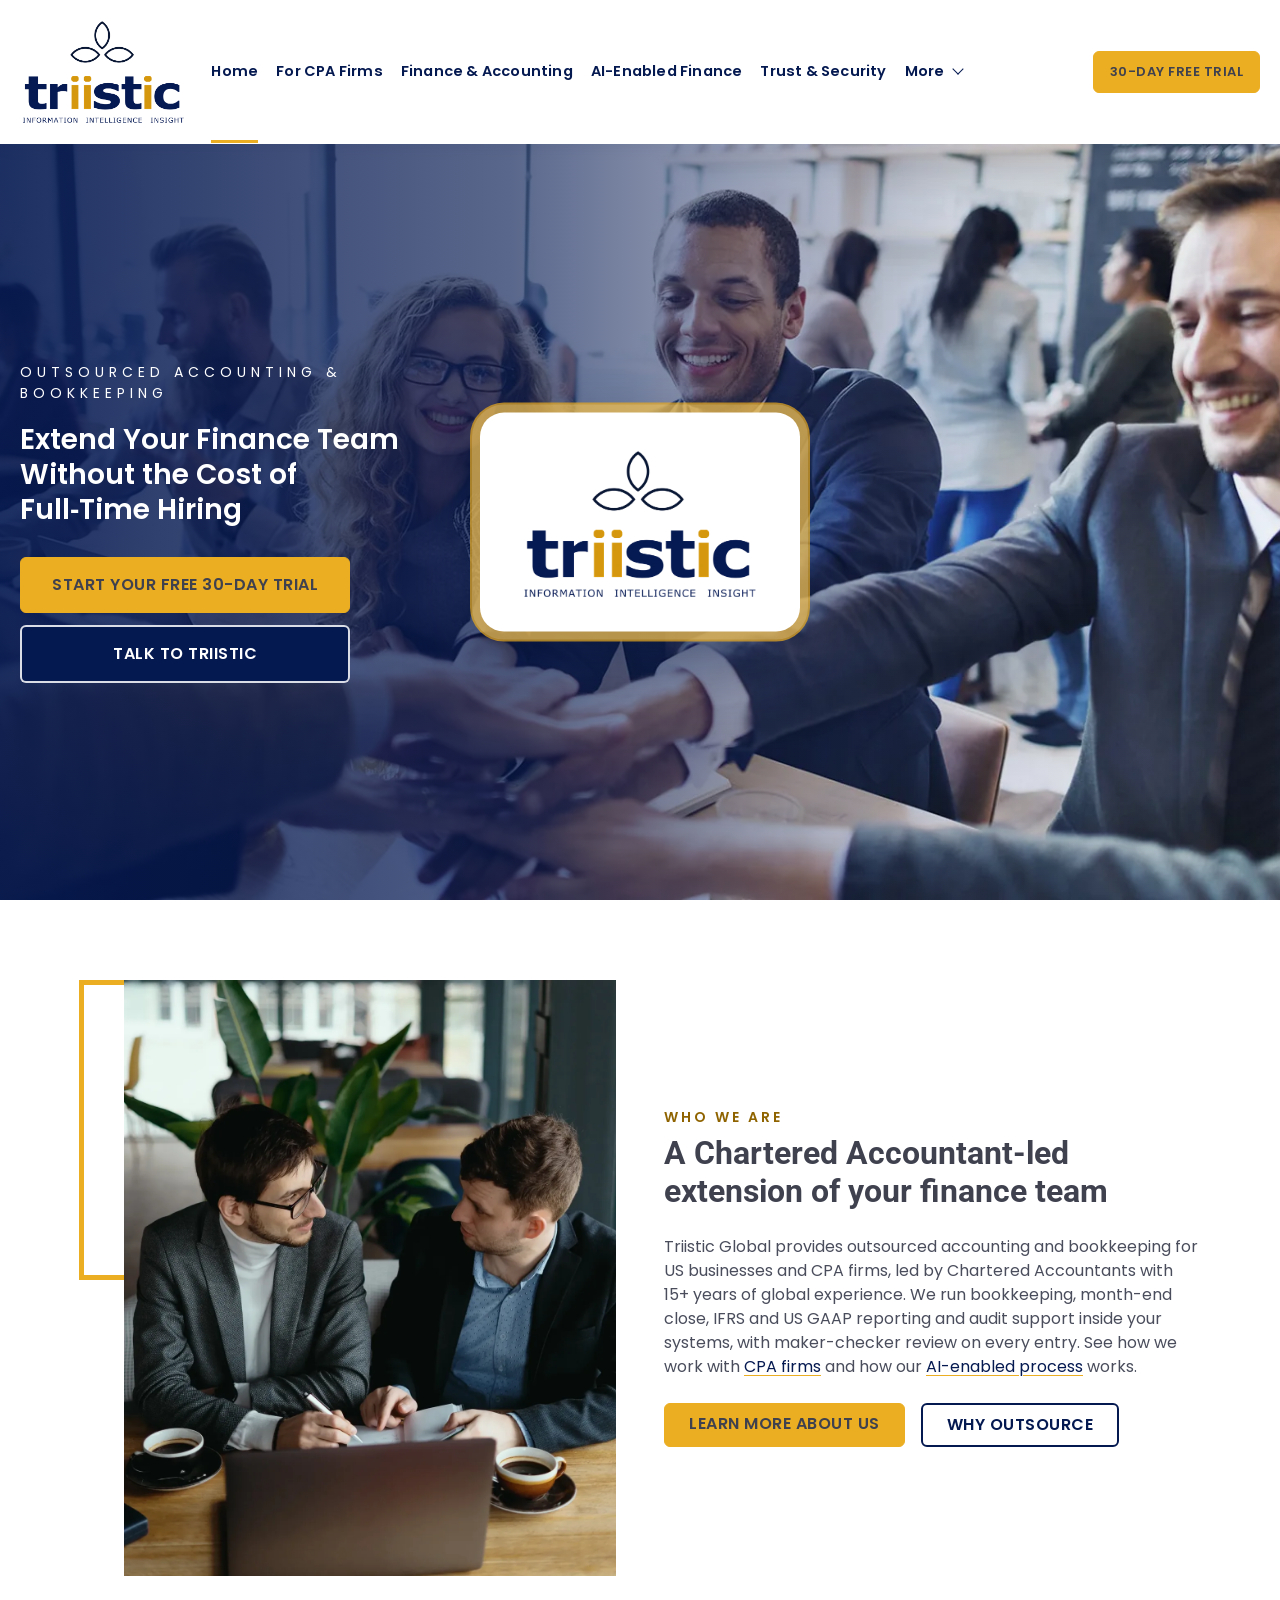
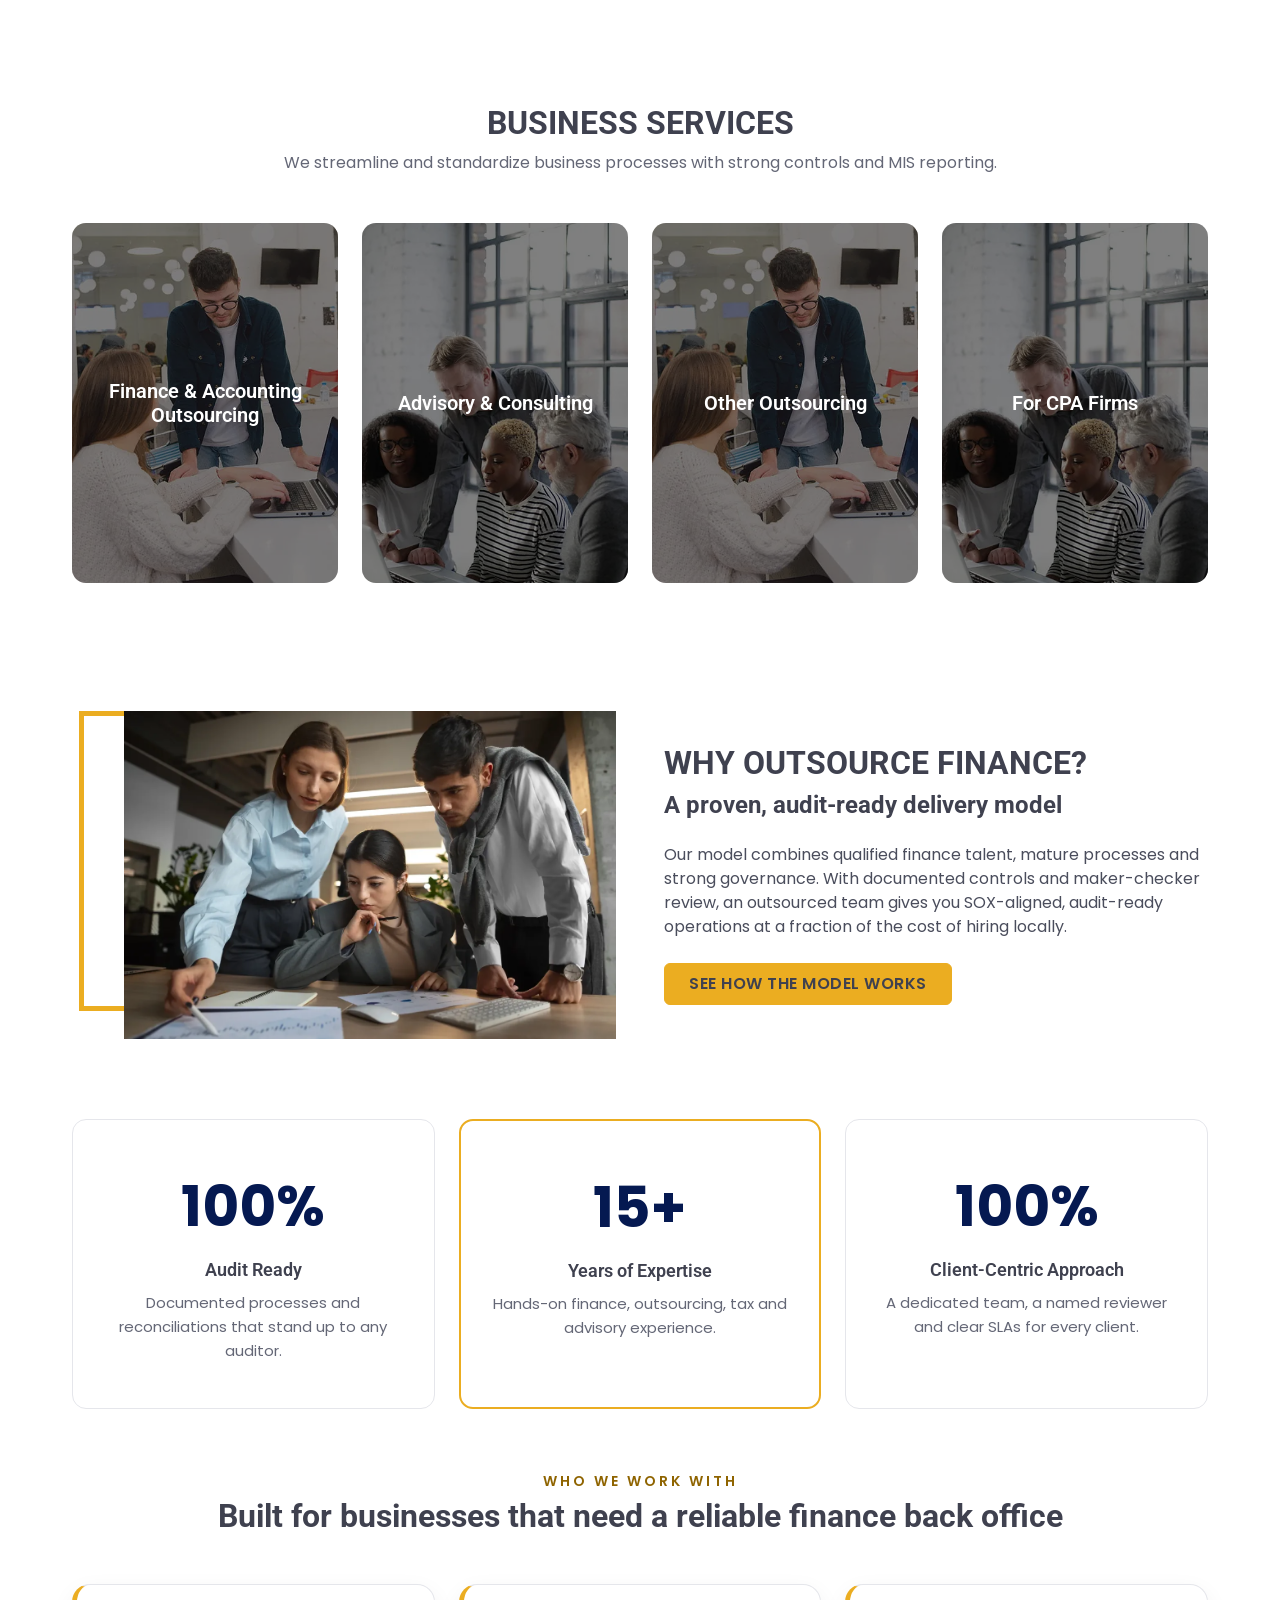
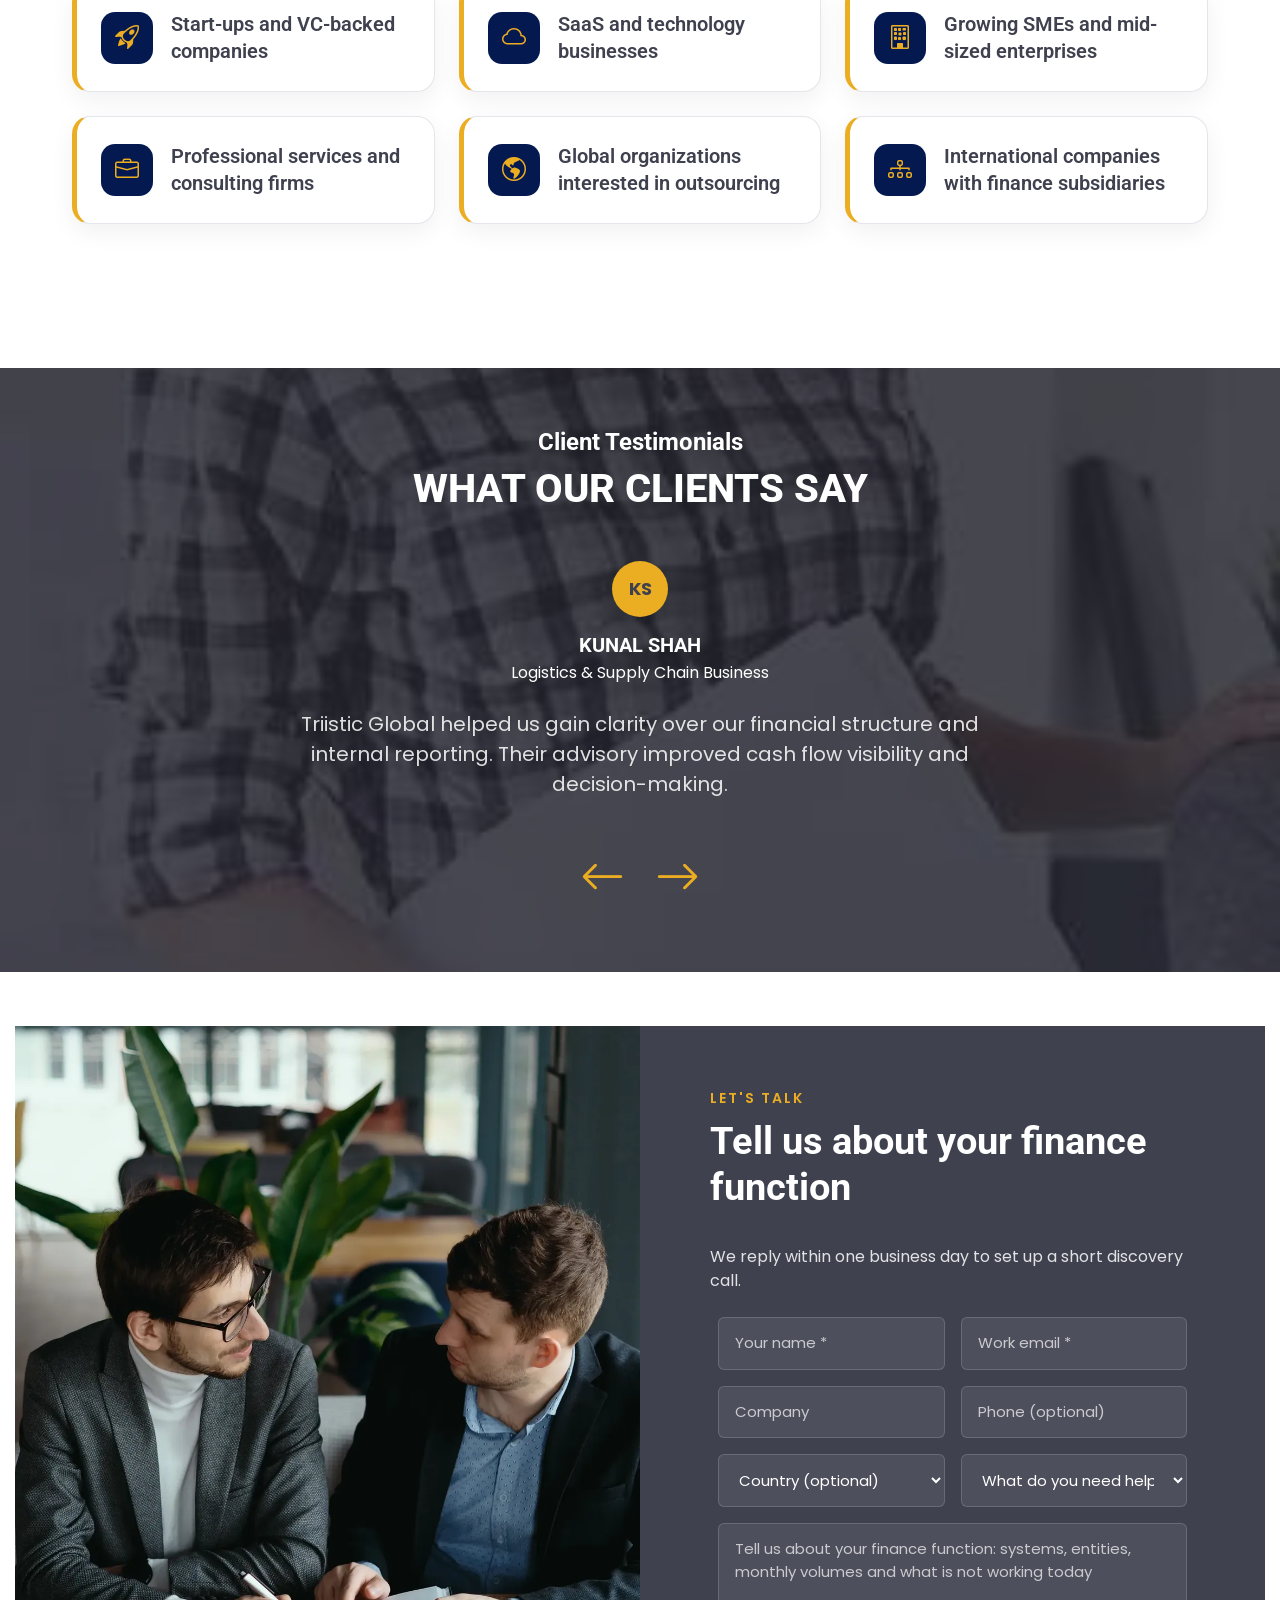
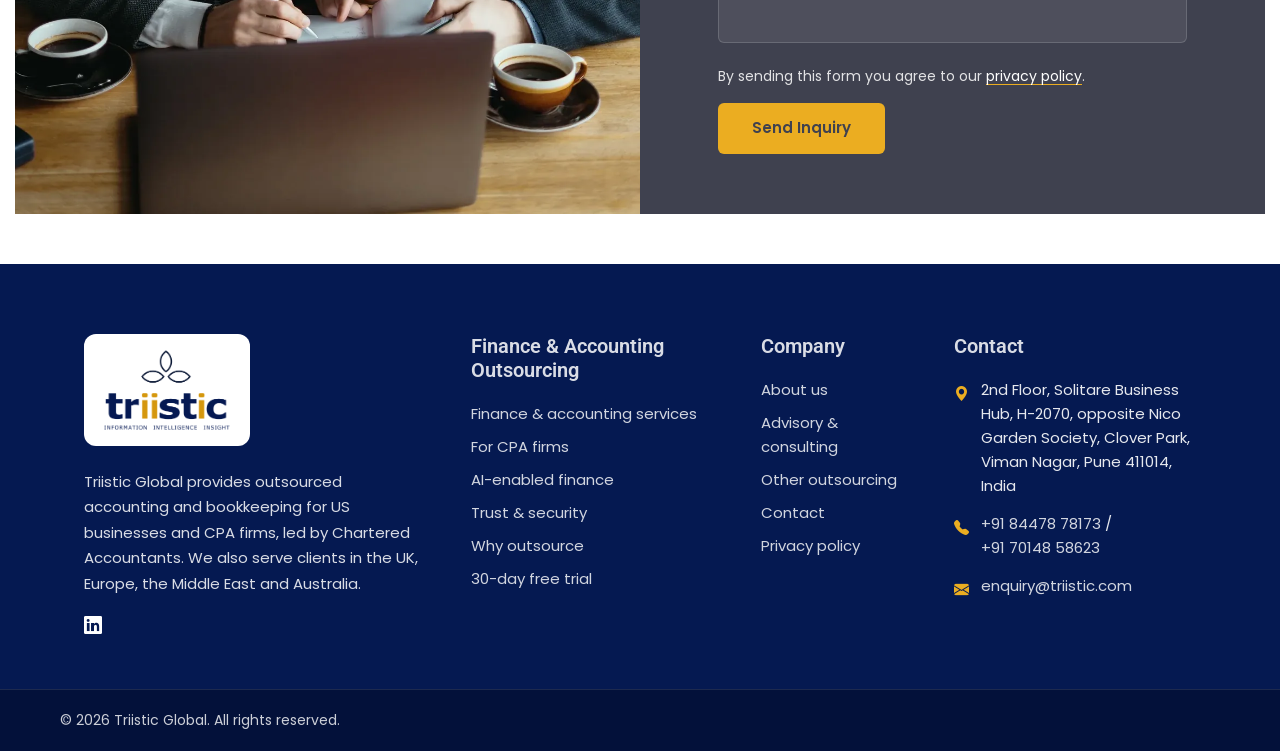
==== commit ffabe247: "Make Country field optional in contact and inquiry forms" ====
--- a/index.html
+++ b/index.html
@@ -615,12 +615,9 @@
                         <p class="mb-4">We reply within one business day to set up a short discovery call.</p>
 
                         <!-- SHARED:FORM START -->
-                        <form action="https://api.web3forms.com/submit" method="POST" class="enquiry-form">
-                            <!-- CLIENT-ACTION: create a free access key at web3forms.com for enquiry@triistic.com and paste it in the value below. -->
-                            <input type="hidden" name="access_key" value="YOUR-WEB3FORMS-ACCESS-KEY">
+                        <form action="send-mail.php" method="POST" class="enquiry-form">
+                            <input type="hidden" name="form_type" value="Home Page Inquiry">
                             <input type="hidden" name="subject" value="New inquiry from triistic.com">
-                            <input type="hidden" name="from_name" value="Triistic Global website">
-                            <input type="hidden" name="redirect" value="https://triistic.com/thank-you.html">
                             <input type="checkbox" name="botcheck" class="botcheck" tabindex="-1" autocomplete="off" aria-hidden="true">
 
                             <div class="row g-3">
@@ -642,8 +639,8 @@
                                 </div>
                                 <div class="col-md-6">
                                     <label for="f-country" class="visually-hidden">Country</label>
-                                    <select id="f-country" name="country" class="cta-input" required>
-                                        <option value="" disabled selected>Country *</option>
+                                    <select id="f-country" name="country" class="cta-input">
+                                        <option value="" selected>Country (optional)</option>
                                         <option>United States</option>
                                         <option>United Kingdom</option>
                                         <option>Europe</option>
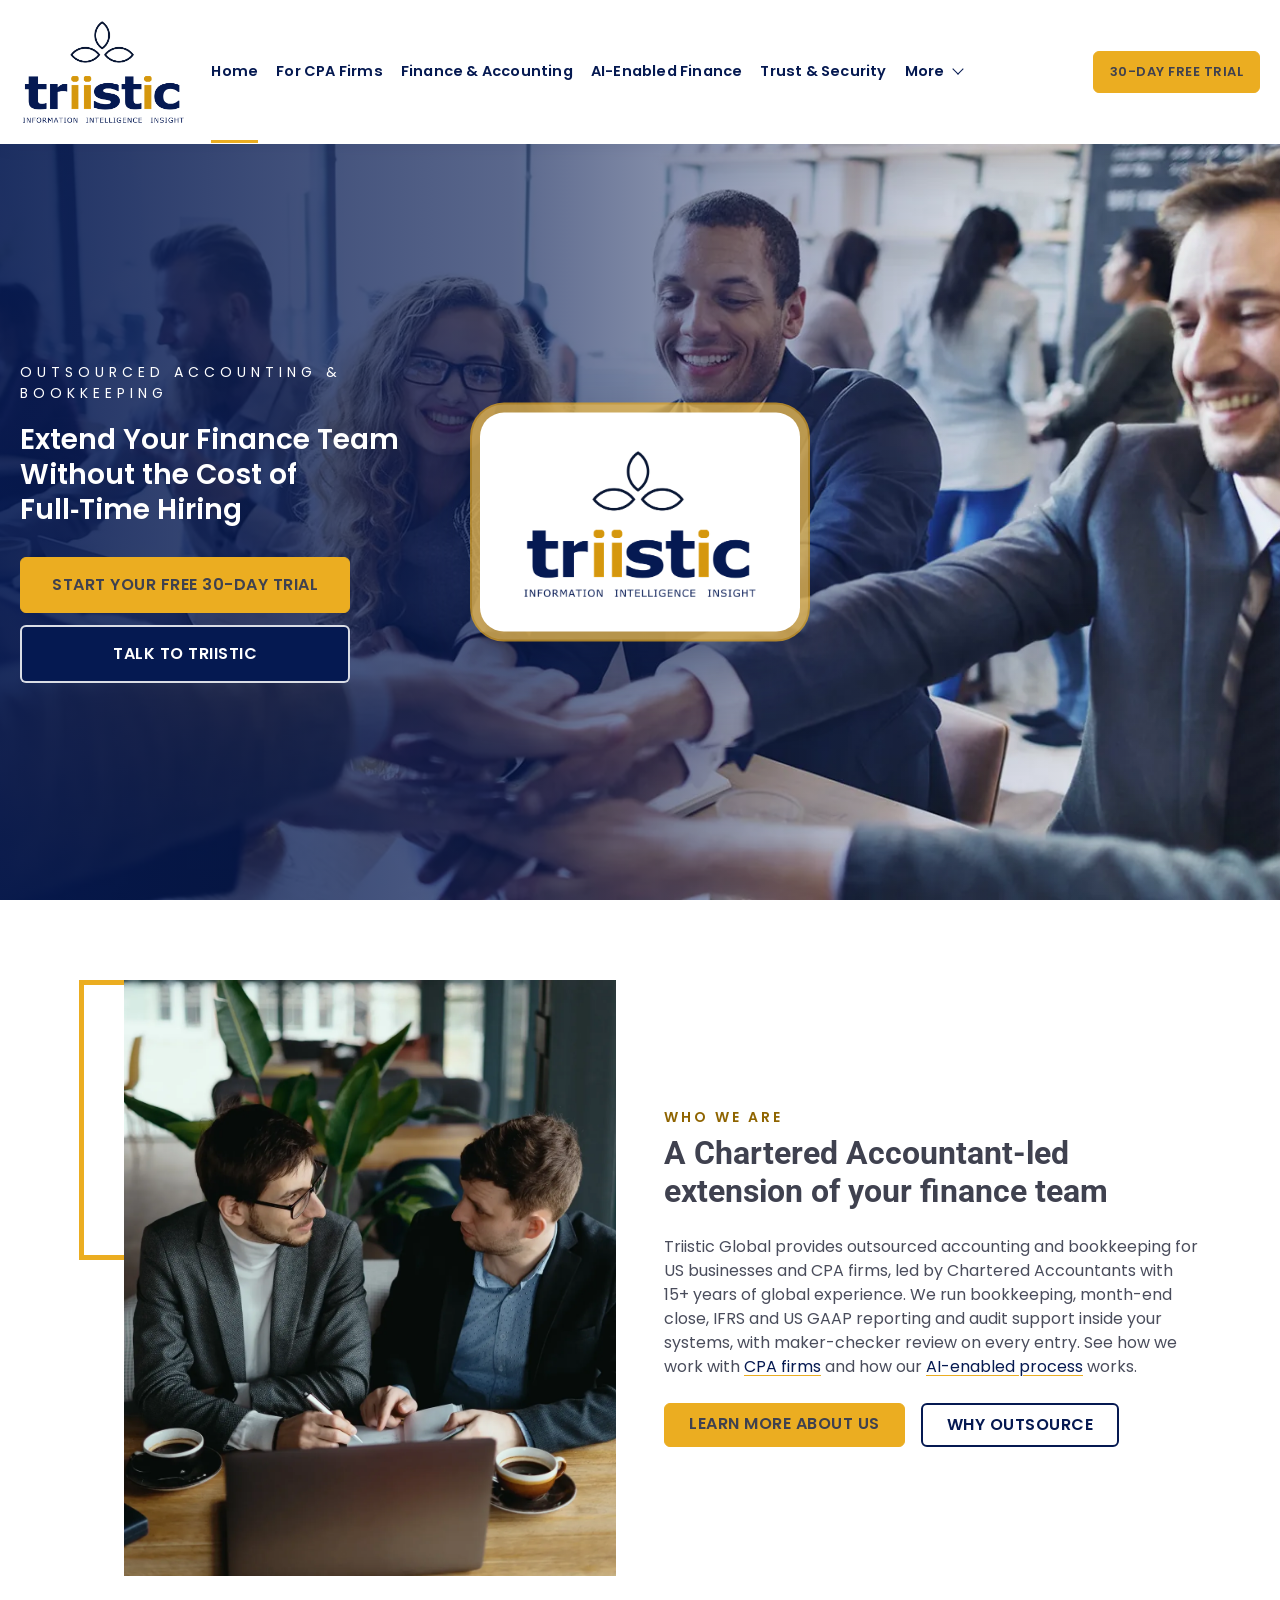
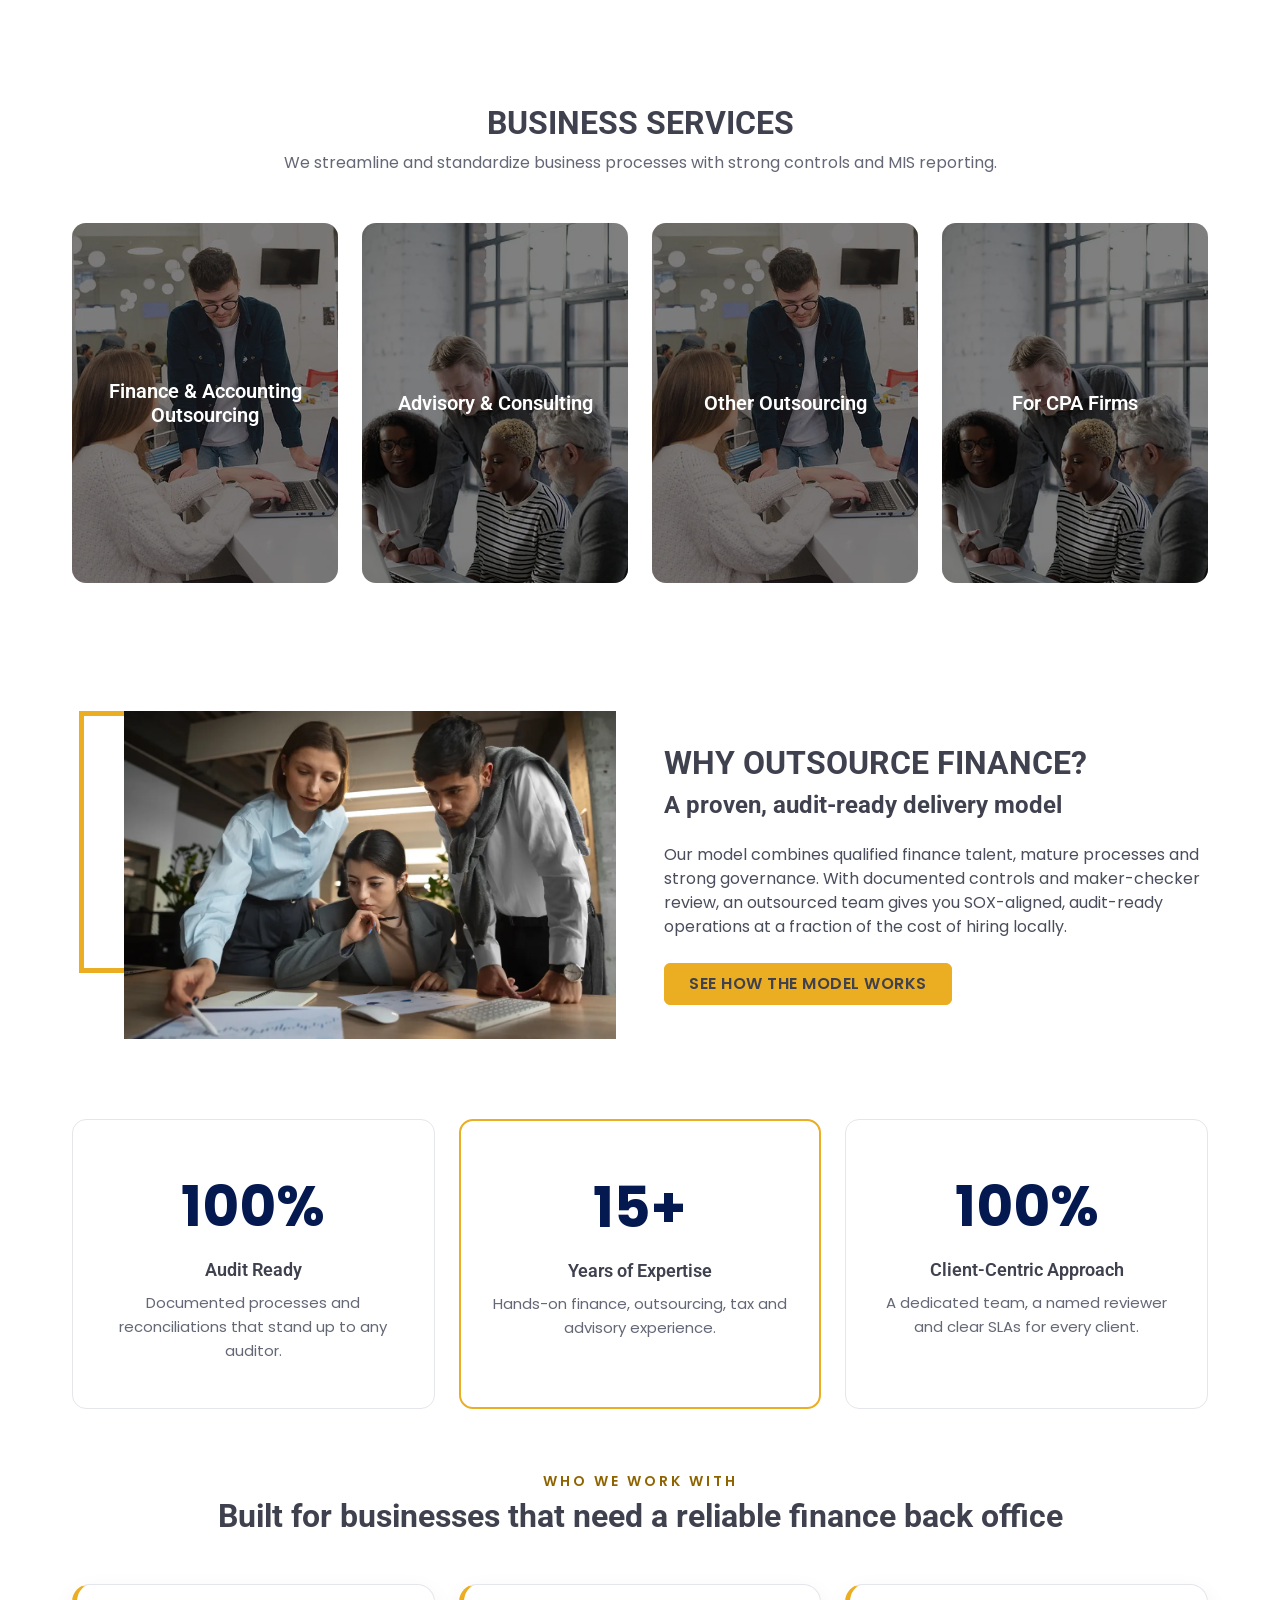
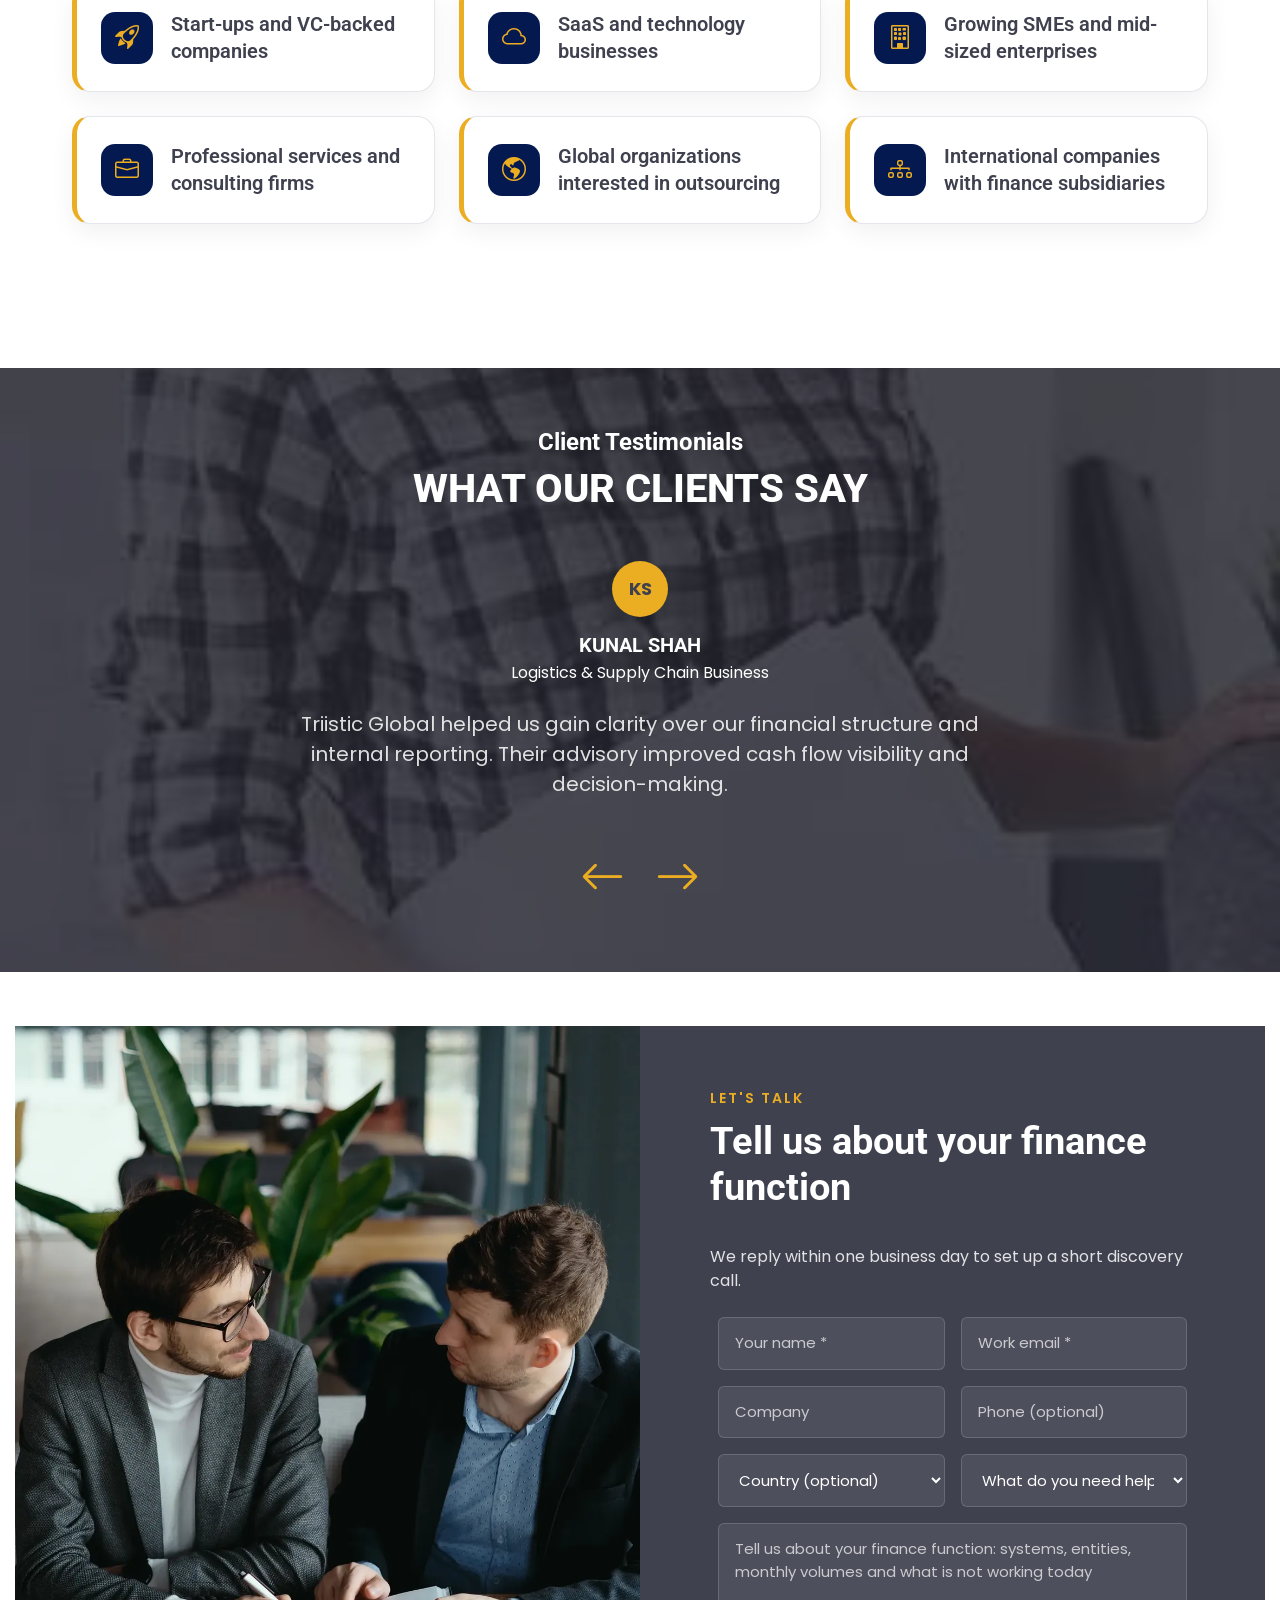
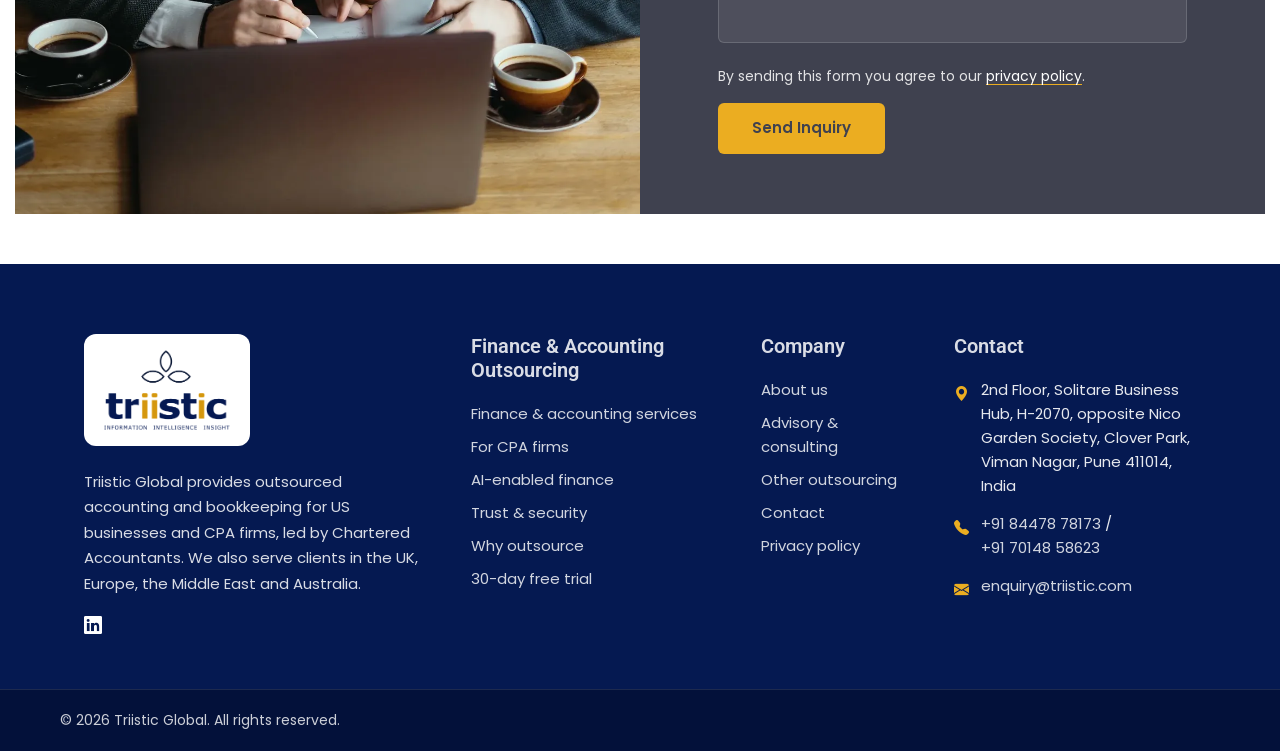
==== commit b3b3e4ab: "Integrate Tawk.to live chat widget across all 14 web pages" ====
--- a/index.html
+++ b/index.html
@@ -770,6 +770,20 @@
     <script src="lib/owlcarousel/owl.carousel.min.js"></script>
     <script src="js/main.js"></script>
     <!-- SHARED:SCRIPTS END -->
+
+    <!--Start of Tawk.to Script-->
+    <script type="text/javascript">
+    var Tawk_API=Tawk_API||{}, Tawk_LoadStart=new Date();
+    (function(){
+    var s1=document.createElement("script"),s0=document.getElementsByTagName("script")[0];
+    s1.async=true;
+    s1.src='https://embed.tawk.to/6ae87f8ada59243c3733fef8/1k6e34dia';
+    s1.charset='UTF-8';
+    s1.setAttribute('crossorigin','*');
+    s0.parentNode.insertBefore(s1,s0);
+    })();
+    </script>
+    <!--End of Tawk.to Script-->
 </body>
 
 </html>
--- a/css/style.css
+++ b/css/style.css
@@ -150,29 +150,64 @@
     padding-left: 45px;
 }
 
+.about-img img {
+    position: relative;
+    z-index: 2;
+}
+
 .about-img::before {
     position: absolute;
     content: "";
     width: 200px;
-    height: 300px;
+    height: 80%;
+    max-height: 280px;
     top: 0;
     left: 0;
-    border: 5px solid var(--bs-primary);
+    border: 5px solid var(--tg-gold, var(--bs-primary));
     animation: animateUpDown 3s ease-in-out infinite;
-    z-index: -1;
+    z-index: 1;
 }
 
 @keyframes animateUpDown {
     0% {
-        top: -25px;
+        top: -15px;
     }
 
     50% {
-        top: -45px;
+        top: -30px;
     }
 
     100% {
-        top: -25px;
+        top: -15px;
+    }
+}
+
+@media (max-width: 991.98px) {
+    .about-img {
+        padding-left: 25px;
+        margin-bottom: 25px;
+    }
+
+    .about-img::before {
+        width: 140px;
+        height: 70%;
+        max-height: 180px;
+        border-width: 4px;
+        animation: animateUpDownMobile 3s ease-in-out infinite;
+    }
+}
+
+@keyframes animateUpDownMobile {
+    0% {
+        top: -8px;
+    }
+
+    50% {
+        top: -16px;
+    }
+
+    100% {
+        top: -8px;
     }
 }
 
@@ -1547,19 +1582,23 @@
 }
 
 
-/* ================= ABOUT SECTION MOBILE CENTER FIX ================= */
-
+/* ================= CONTENT SECTIONS MOBILE ALIGNMENT ================= */
 @media (max-width: 768px) {
-
-    /* Center text content */
+    /* Keep headings, kickers, paragraphs and action buttons cleanly left-aligned on mobile */
+    .container-fluid .col-lg-6 h1,
+    .container-fluid .col-lg-6 h2,
+    .container-fluid .col-lg-6 h3,
     .container-fluid .col-lg-6 h4,
-    .container-fluid .col-lg-6 p {
-        text-align: center;
-    }
-
-    /* Center CTA button */
+    .container-fluid .col-lg-6 h5,
+    .container-fluid .col-lg-6 h6,
+    .container-fluid .col-lg-6 p,
+    .container-fluid .col-lg-6 .section-kicker {
+        text-align: left !important;
+    }
+
+    /* Left-align action buttons with the text */
     .container-fluid .col-lg-6 .d-flex {
-        justify-content: center !important;
+        justify-content: flex-start !important;
     }
 }
 
@@ -3899,7 +3938,7 @@
 .feature-strip li {
     display: flex;
     align-items: center;
-    gap: 10px;
+    gap: 12px;
     color: var(--tg-navy);
     font-weight: 600;
 }
@@ -3907,6 +3946,29 @@
 .feature-strip li i {
     color: var(--tg-gold);
     font-size: 20px;
+    flex-shrink: 0;
+}
+
+@media (max-width: 991.98px) {
+    .feature-strip {
+        flex-direction: column;
+        align-items: flex-start;
+        gap: 14px;
+        padding: 20px 24px;
+        max-width: 440px;
+        margin-left: auto;
+        margin-right: auto;
+    }
+
+    .feature-strip li {
+        align-items: flex-start;
+        text-align: left;
+        width: 100%;
+    }
+
+    .feature-strip li i {
+        margin-top: 2px;
+    }
 }
 
 .page-intro-actions {
@@ -4508,3 +4570,91 @@
     margin-top: 0;
     line-height: 1.2;
 }
+
+/* ======================================================================
+   MOBILE VIEWPORT TYPOGRAPHY & ALIGNMENT REFINEMENT (Overall Pages)
+   Ensures headings are proportional, wrap cleanly, and align with body text.
+   ====================================================================== */
+
+@media (max-width: 767.98px) {
+    /* Headings sizing & line wrapping */
+    h1, .h1,
+    .page-header h1,
+    .service-header h1 {
+        font-size: clamp(1.65rem, 1.35rem + 1.2vw, 2rem) !important;
+        line-height: 1.25 !important;
+        letter-spacing: -0.015em;
+        word-wrap: break-word;
+        overflow-wrap: break-word;
+    }
+
+    h2, .h2 {
+        font-size: clamp(1.35rem, 1.15rem + 1vw, 1.65rem) !important;
+        line-height: 1.28 !important;
+        letter-spacing: -0.01em;
+        word-wrap: break-word;
+        overflow-wrap: break-word;
+    }
+
+    h3, .h3 {
+        font-size: clamp(1.15rem, 1.05rem + 0.5vw, 1.35rem) !important;
+        line-height: 1.32 !important;
+    }
+
+    h4, .h4 {
+        font-size: clamp(1rem, 0.95rem + 0.3vw, 1.15rem) !important;
+        line-height: 1.35 !important;
+    }
+
+    .display-6 {
+        font-size: clamp(1.65rem, 1.35rem + 1vw, 2.1rem) !important;
+        line-height: 1.25 !important;
+    }
+
+    /* Section kickers on mobile */
+    .section-kicker,
+    p.section-kicker,
+    p.h4.section-kicker {
+        font-size: 12px !important;
+        letter-spacing: 2px !important;
+        margin-bottom: 8px !important;
+    }
+
+    /* Clean up oversized vertical margins on mobile */
+    .mb-4 {
+        margin-bottom: 1rem !important;
+    }
+
+    /* Section padding on mobile: reduce 80px (5rem) to comfortable 44px (2.75rem) */
+    .pt-6 {
+        padding-top: 2.75rem !important;
+    }
+    .pb-6 {
+        padding-bottom: 2.75rem !important;
+    }
+    .py-6 {
+        padding-top: 2.75rem !important;
+        padding-bottom: 2.75rem !important;
+    }
+    .mt-6 {
+        margin-top: 2.75rem !important;
+    }
+    .mb-6 {
+        margin-bottom: 2.75rem !important;
+    }
+
+    /* Consistent alignment in content blocks:
+       When parent is NOT .text-center, ensure left-aligned text & actions */
+    .row:not(.text-center) > [class*="col-"] h2,
+    .row:not(.text-center) > [class*="col-"] h3,
+    .row:not(.text-center) > [class*="col-"] h4,
+    .row:not(.text-center) > [class*="col-"] p,
+    .row:not(.text-center) > [class*="col-"] .section-kicker {
+        text-align: left;
+    }
+
+    .row:not(.text-center) > [class*="col-"] .d-flex,
+    .page-intro-actions {
+        justify-content: flex-start !important;
+    }
+}
